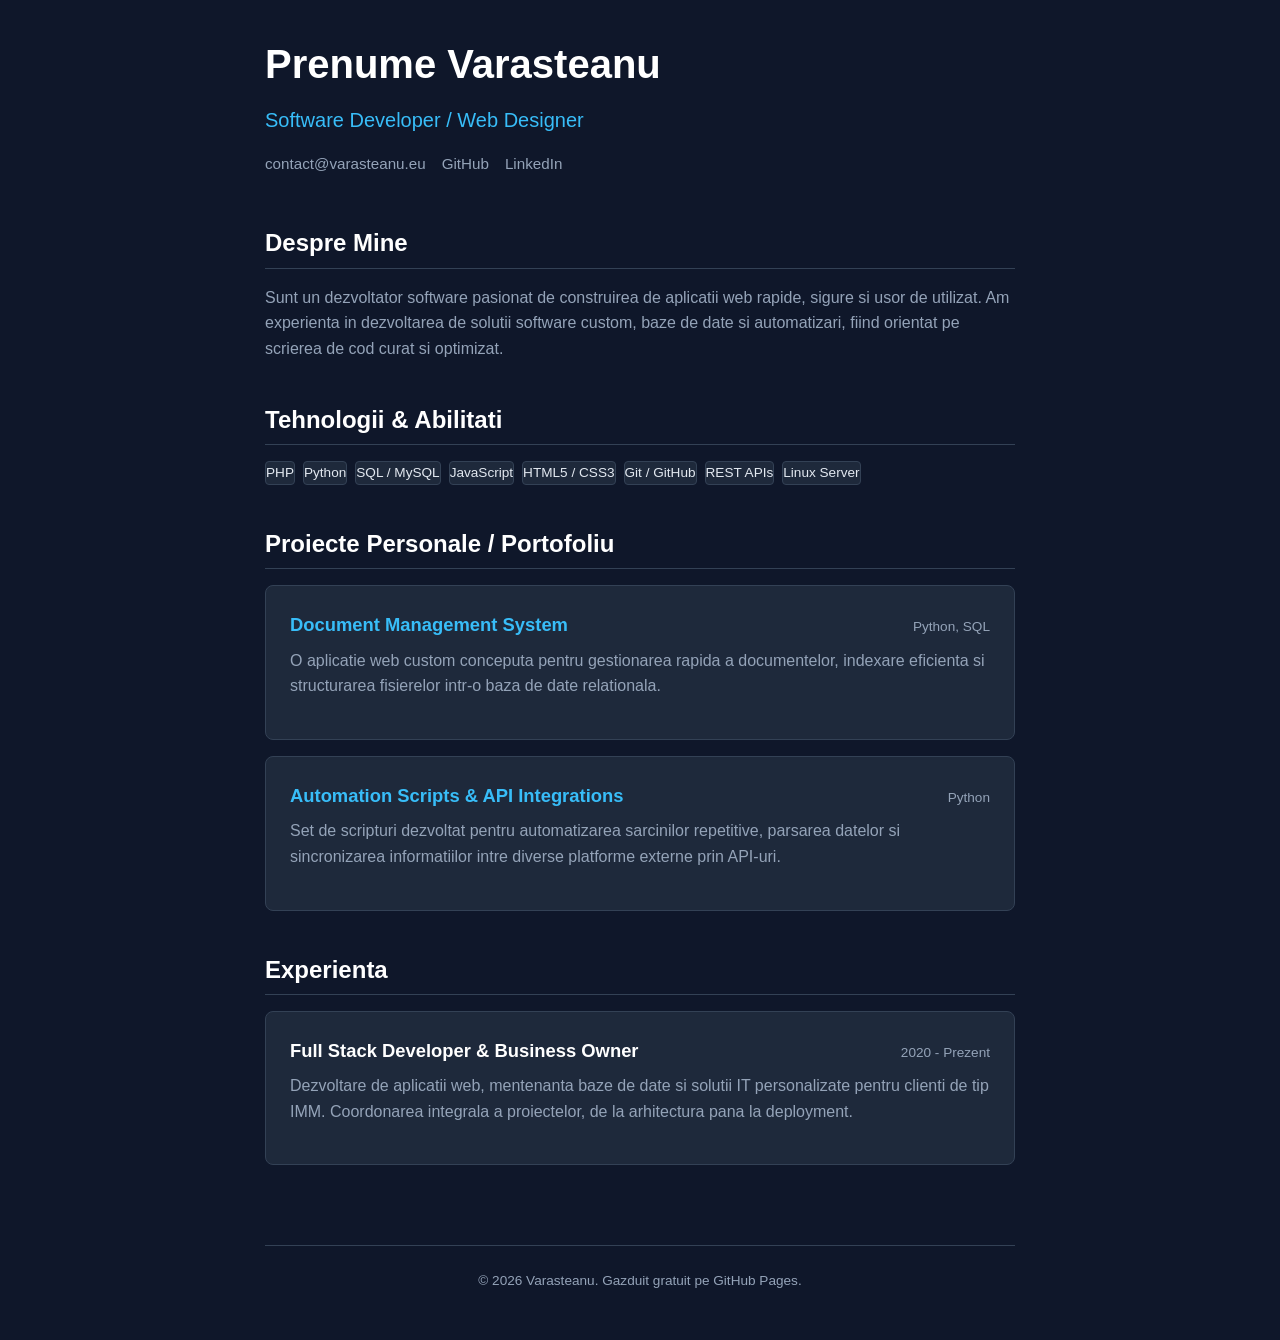
==== index.html @ 4c4d4feb "refactor: split HTML, CSS and JS in dedicated files" ====
<!DOCTYPE html>
<html lang="ro">
<head>
    <meta charset="UTF-8">
    <meta name="viewport" content="width=device-width, initial-scale=1.0">
    <title>Marius Varasteanu | Software Developer</title>
    <link rel="stylesheet" href="css/style.css">
</head>
<body>

    <div class="container">
        
        <!-- Header -->
        <header>
            <h1>Prenume Varasteanu</h1>
            <div class="subtitle">Software Developer / Web Designer</div>
            <div class="links">
                <a href="mailto:contact@varasteanu.eu">contact@varasteanu.eu</a>
                <a href="https://github.com/username" target="_blank">GitHub</a>
                <a href="https://linkedin.com/in/username" target="_blank">LinkedIn</a>
            </div>
        </header>

        <!-- Despre mine -->
        <section>
            <h2>Despre Mine</h2>
            <p>
                Sunt un dezvoltator software pasionat de construirea de aplicatii web rapide, sigure si usor de utilizat. Am experienta in dezvoltarea de solutii software custom, baze de date si automatizari, fiind orientat pe scrierea de cod curat si optimizat.
            </p>
        </section>

        <!-- Tehnologii / Abilitati -->
        <section>
            <h2>Tehnologii & Abilitati</h2>
            <div class="tags">
                <span class="tag">PHP</span>
                <span class="tag">Python</span>
                <span class="tag">SQL / MySQL</span>
                <span class="tag">JavaScript</span>
                <span class="tag">HTML5 / CSS3</span>
                <span class="tag">Git / GitHub</span>
                <span class="tag">REST APIs</span>
                <span class="tag">Linux Server</span>
            </div>
        </section>

        <!-- Proiecte recente -->
        <section>
            <h2>Proiecte Personale / Portofoliu</h2>
            
            <div class="card">
                <div class="card-header">
                    <div class="card-title"><a href="https://github.com/username/proiect1" target="_blank">Document Management System</a></div>
                    <div class="card-date">Python, SQL</div>
                </div>
                <p>O aplicatie web custom conceputa pentru gestionarea rapida a documentelor, indexare eficienta si structurarea fisierelor intr-o baza de date relationala.</p>
            </div>

            <div class="card">
                <div class="card-header">
                    <div class="card-title"><a href="https://github.com/username/proiect2" target="_blank">Automation Scripts & API Integrations</a></div>
                    <div class="card-date">Python</div>
                </div>
                <p>Set de scripturi dezvoltat pentru automatizarea sarcinilor repetitive, parsarea datelor si sincronizarea informatiilor intre diverse platforme externe prin API-uri.</p>
            </div>
        </section>

        <!-- Experienta Profesionala -->
        <section>
            <h2>Experienta</h2>
            
            <div class="card">
                <div class="card-header">
                    <div class="card-title">Full Stack Developer & Business Owner</div>
                    <div class="card-date">2020 - Prezent</div>
                </div>
                <p>Dezvoltare de aplicatii web, mentenanta baze de date si solutii IT personalizate pentru clienti de tip IMM. Coordonarea integrala a proiectelor, de la arhitectura pana la deployment.</p>
            </div>
        </section>

        <!-- Footer -->
        <footer>
            <p>&copy; 2026 Varasteanu. Gazduit gratuit pe GitHub Pages.</p>
        </footer>

    </div>

<script src="js/script.js"></script>
</body>
</html>
---- css/style.css ----
:root {
    --bg-color: #0f172a;
    --text-color: #e2e8f0;
    --text-muted: #94a3b8;
    --accent-color: #38bdf8;
    --card-bg: #1e293b;
    --border-color: #334155;
}

* {
    box-sizing: border-box;
    margin: 0;
    padding: 0;
}

body {
    background-color: var(--bg-color);
    color: var(--text-color);
    font-family: -apple-system, BlinkMacSystemFont, "Segoe UI", Roboto, Helvetica, Arial, sans-serif;
    line-height: 1.6;
    padding: 2rem 1rem;
}

.container {
    max-width: 750px;
    margin: 0 auto;
}

/* Header Section */
header {
    margin-bottom: 3rem;
}

h1 {
    font-size: 2.5rem;
    font-weight: 700;
    color: #fff;
    margin-bottom: 0.5rem;
}

.subtitle {
    font-size: 1.25rem;
    color: var(--accent-color);
    margin-bottom: 1rem;
}

.links {
    display: flex;
    gap: 1rem;
    flex-wrap: wrap;
}

.links a {
    color: var(--text-muted);
    text-decoration: none;
    font-size: 0.95rem;
    transition: color 0.2s;
}

.links a:hover {
    color: var(--accent-color);
}

/* Sections General */
section {
    margin-bottom: 2.5rem;
}

h2 {
    font-size: 1.5rem;
    color: #fff;
    margin-bottom: 1rem;
    border-bottom: 1px solid var(--border-color);
    padding-bottom: 0.3rem;
}

p {
    color: var(--text-muted);
    margin-bottom: 1rem;
}

/* Tech Stack Tags */
.tags {
    display: flex;
    flex-wrap: wrap;
    gap: 0.5rem;
    margin-top: 0.5rem;
}

.tag {
    background-color: var(--card-bg);
    color: var(--text-color);
    padding: 0.3rem 0.7s;
    border-radius: 4px;
    font-size: 0.85rem;
    border: 1px solid var(--border-color);
}

/* Projects & Experience Cards */
.card {
    background-color: var(--card-bg);
    border: 1px solid var(--border-color);
    padding: 1.5rem;
    border-radius: 8px;
    margin-bottom: 1rem;
}

.card-header {
    display: flex;
    justify-content: space-between;
    align-items: baseline;
    margin-bottom: 0.5rem;
    flex-wrap: wrap;
    gap: 0.5rem;
}

.card-title {
    font-size: 1.15rem;
    font-weight: 600;
    color: #fff;
}

.card-date {
    font-size: 0.85rem;
    color: var(--text-muted);
}

.card a {
    color: var(--accent-color);
    text-decoration: none;
}

.card a:hover {
    text-decoration: underline;
}

footer {
    margin-top: 5rem;
    text-align: center;
    font-size: 0.85rem;
    color: var(--text-muted);
    border-top: 1px solid var(--border-color);
    padding-top: 1.5rem;
}
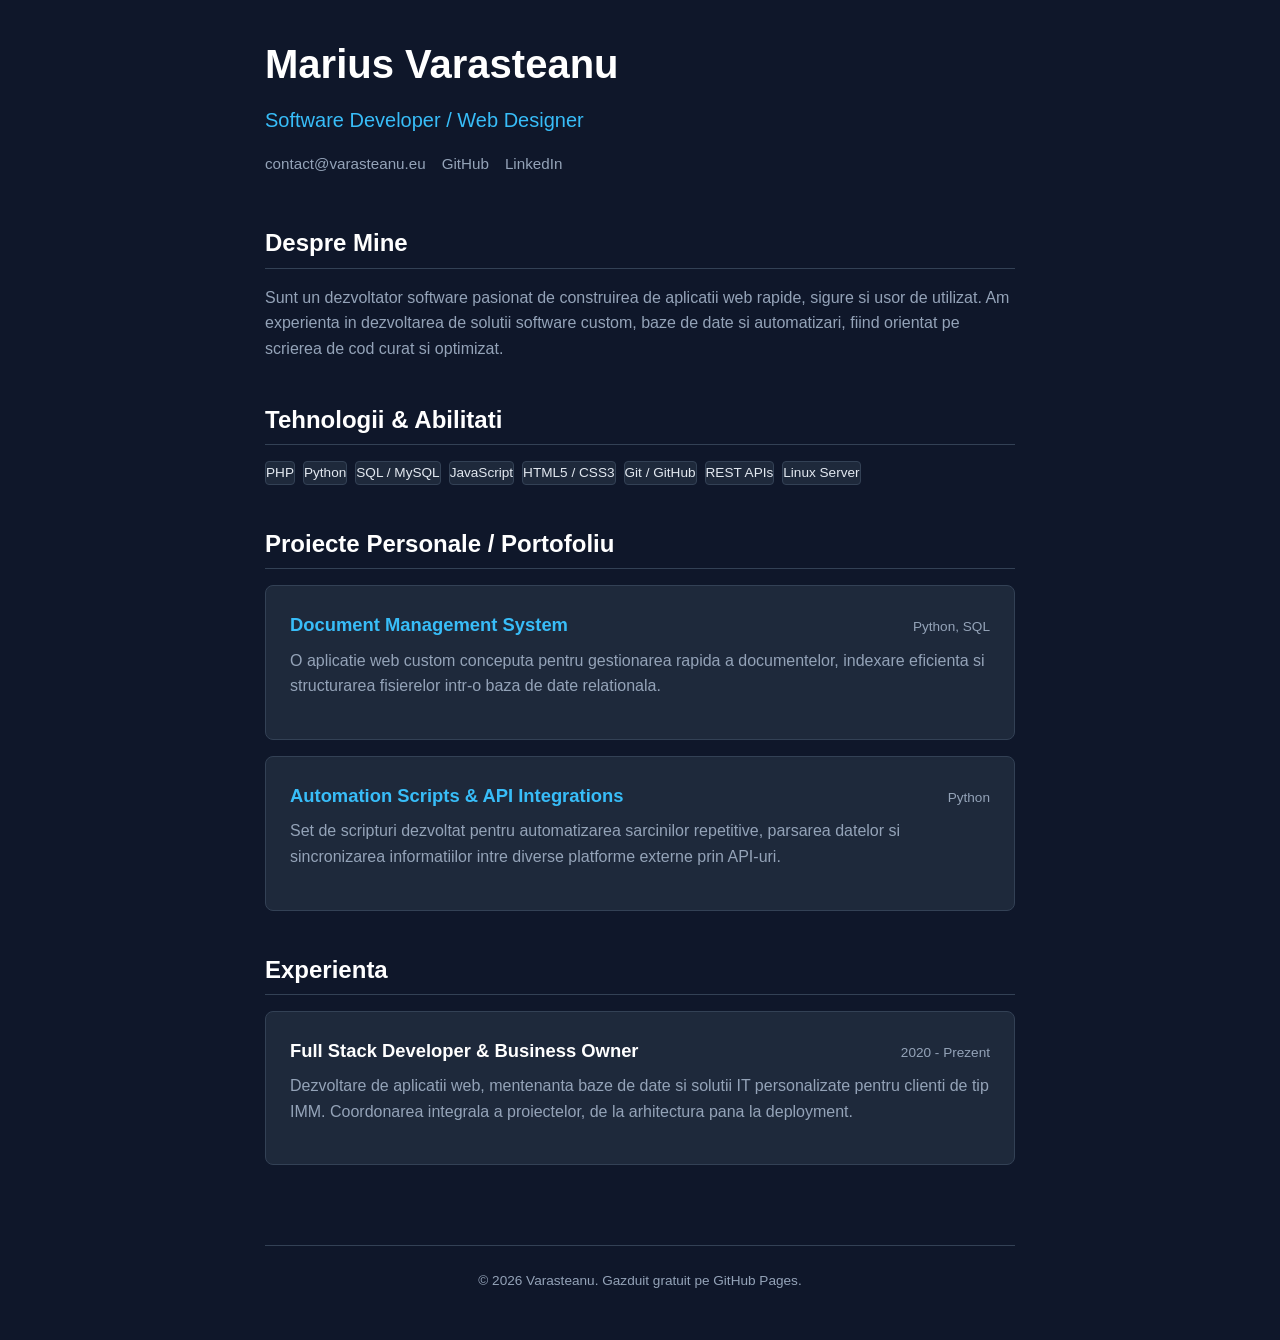
==== commit 11f44878: "test: branched as dev" ====
--- a/index.html
+++ b/index.html
@@ -12,7 +12,7 @@
         
         <!-- Header -->
         <header>
-            <h1>Prenume Varasteanu</h1>
+            <h1>Marius Varasteanu</h1>
             <div class="subtitle">Software Developer / Web Designer</div>
             <div class="links">
                 <a href="mailto:contact@varasteanu.eu">contact@varasteanu.eu</a>
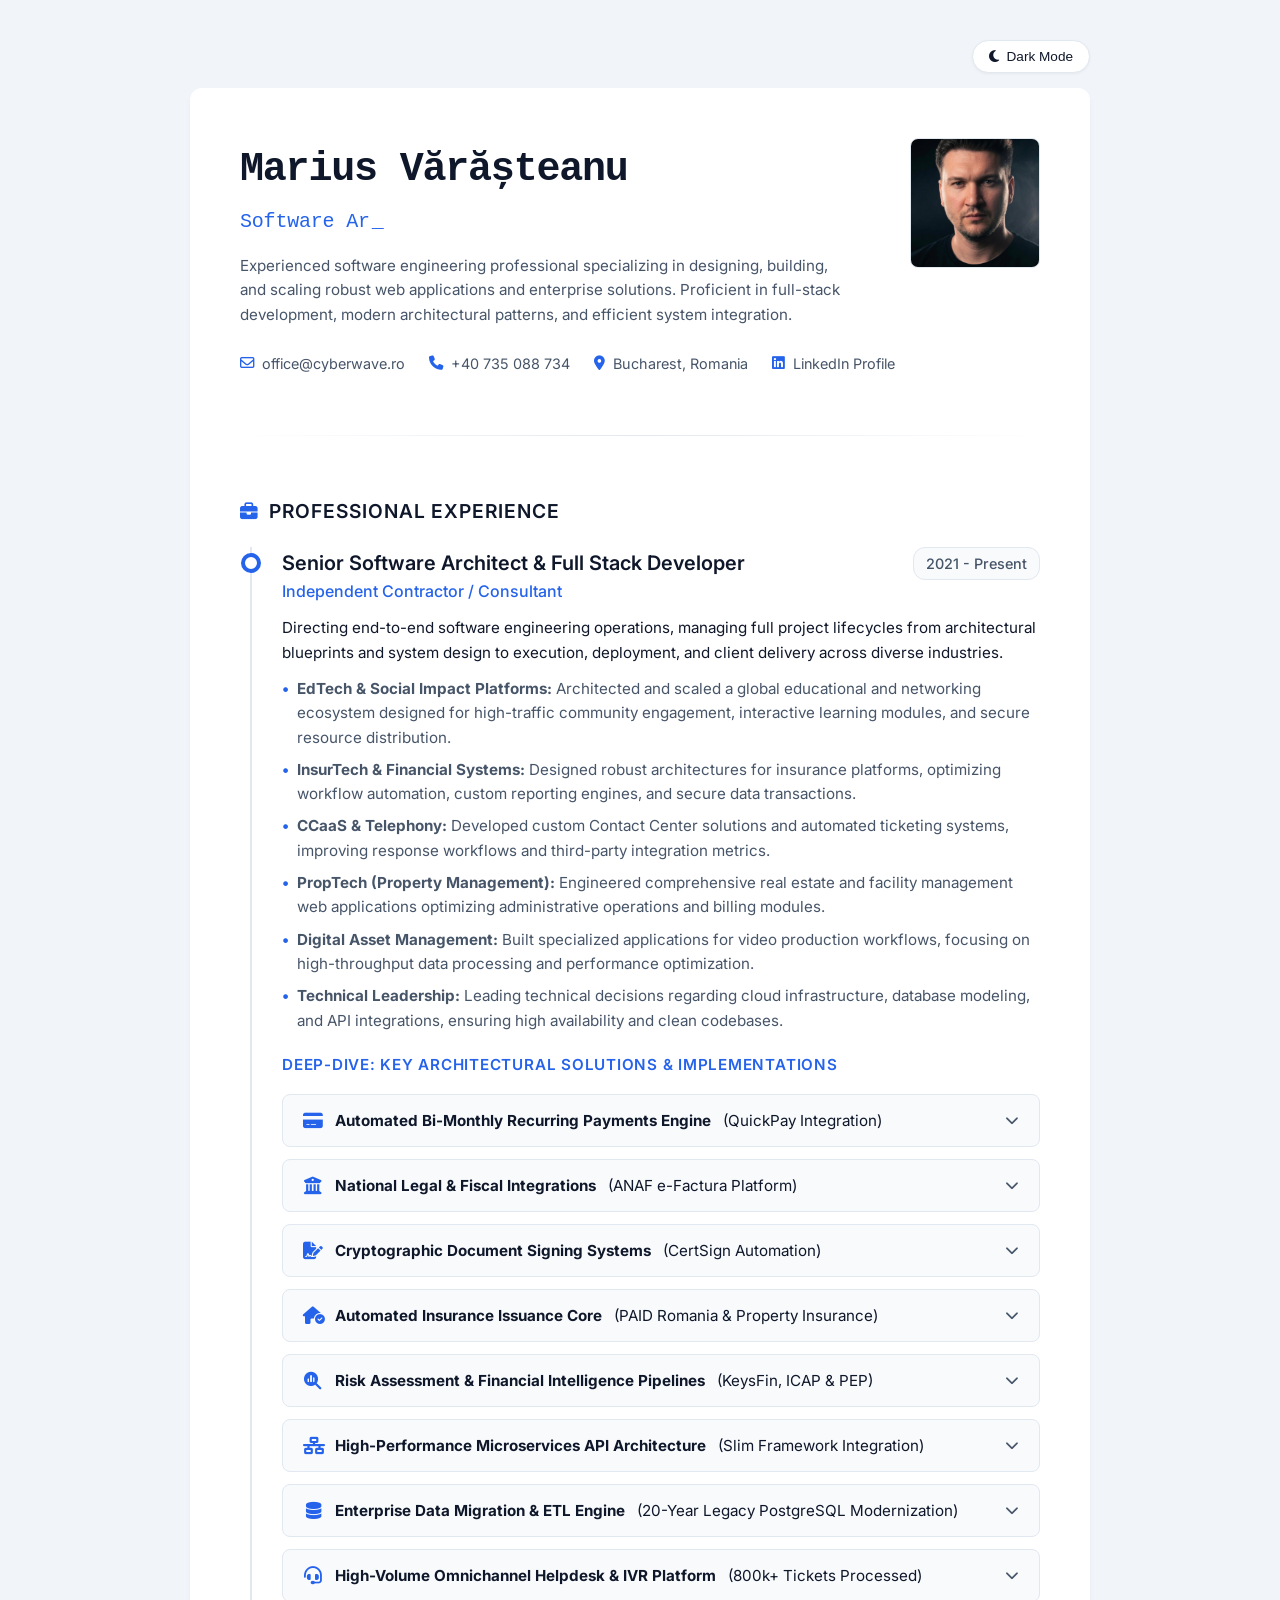
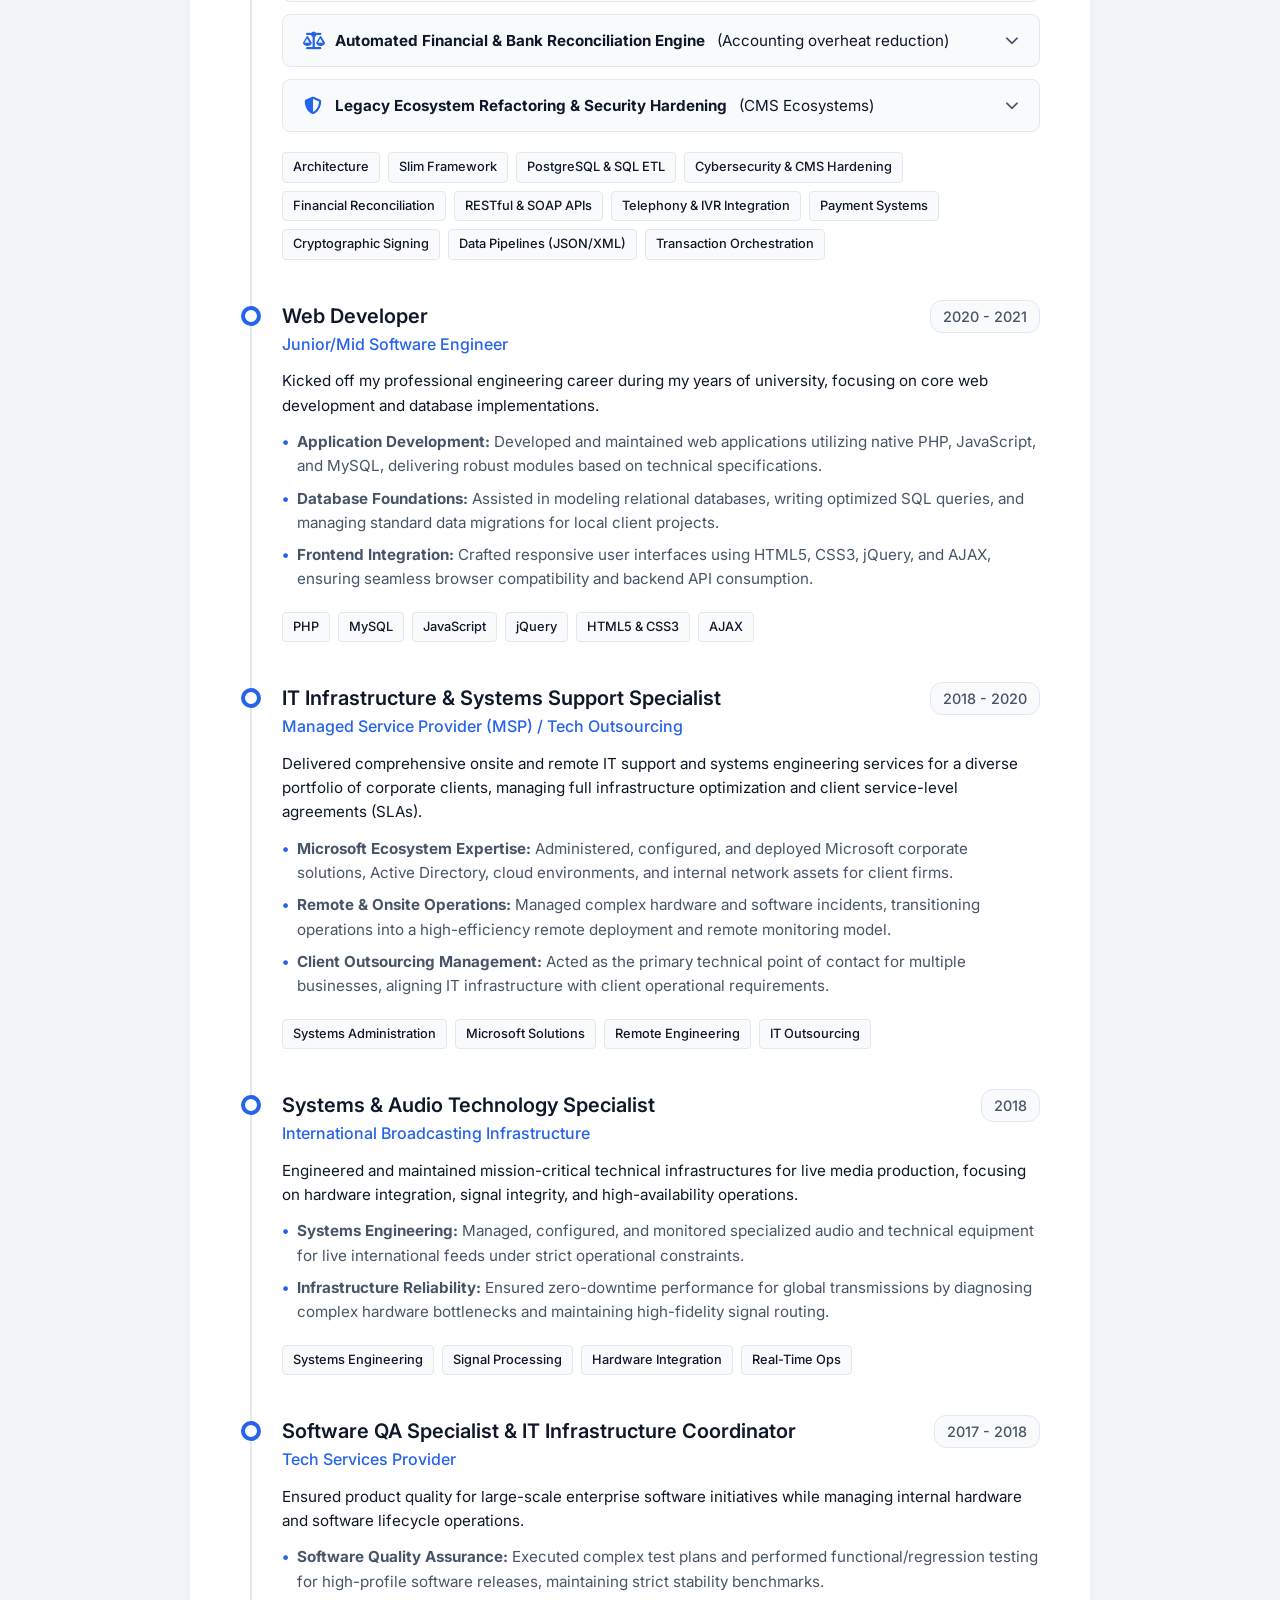
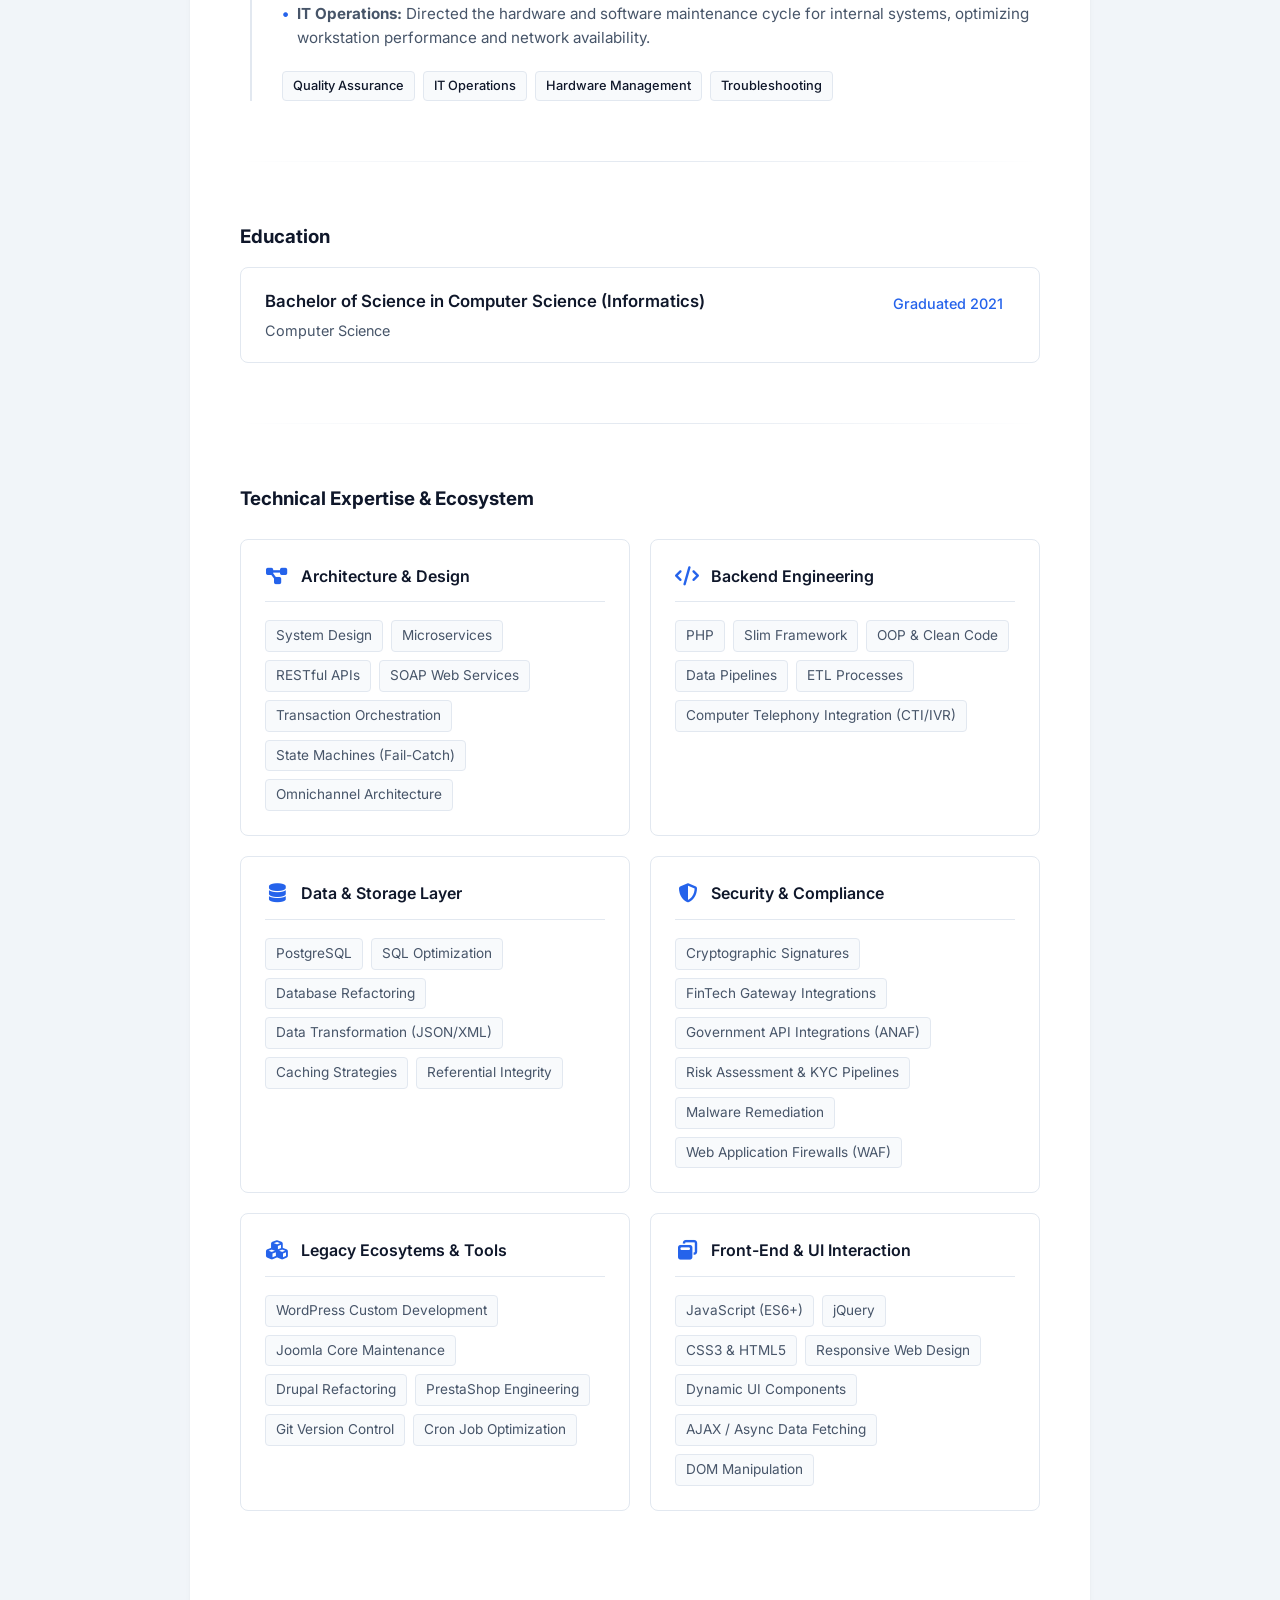
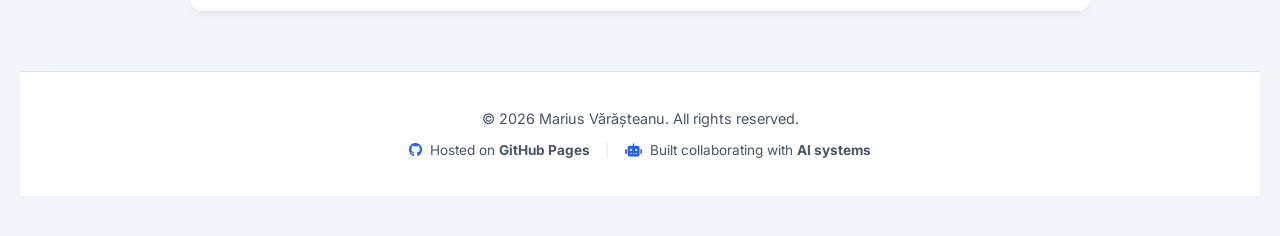
==== commit 96a538c9: "Initial commit - portfolio framework with AI features" ====
--- a/index.html
+++ b/index.html
@@ -1,90 +1,713 @@
 <!DOCTYPE html>
-<html lang="ro">
+<html lang="en">
+
 <head>
     <meta charset="UTF-8">
     <meta name="viewport" content="width=device-width, initial-scale=1.0">
-    <title>Marius Varasteanu | Software Developer</title>
+    <title>Marius Vărășteanu | Software Architect & Full Stack Developer</title>
+    <!-- Google Fonts - Inter -->
+    <link rel="preconnect" href="https://fonts.googleapis.com">
+    <link rel="preconnect" href="https://fonts.gstatic.com" crossorigin>
+    <link href="https://fonts.googleapis.com/css2?family=Inter:wght@300;400;500;600;700&display=swap" rel="stylesheet">
+    <!-- FontAwesome pentru iconite profesionale (mail, telefon, github) -->
+    <link rel="stylesheet" href="https://cdnjs.cloudflare.com/ajax/libs/font-awesome/6.4.0/css/all.min.css">
+    <!-- Fisierul tau CSS extern -->
     <link rel="stylesheet" href="css/style.css">
 </head>
+
 <body>
 
-    <div class="container">
-        
-        <!-- Header -->
-        <header>
-            <h1>Marius Varasteanu</h1>
-            <div class="subtitle">Software Developer / Web Designer</div>
-            <div class="links">
-                <a href="mailto:contact@varasteanu.eu">contact@varasteanu.eu</a>
-                <a href="https://github.com/username" target="_blank">GitHub</a>
-                <a href="https://linkedin.com/in/username" target="_blank">LinkedIn</a>
+    <!-- BUTON SCHIMBARE TEMA -->
+    <div class="theme-toggle-container">
+        <button id="theme-toggle" class="theme-btn">
+            <i class="fa-solid fa-moon"></i>
+            <span id="theme-text">Dark Mode</span>
+        </button>
+    </div>
+
+    <div class="cv-container">
+        <!-- HEADER SECTION -->
+        <header class="cv-header">
+            <div class="header-main">
+                <div class="profile-title">
+                    <div class="cli-terminal-header">
+                        <h1 id="cli-name" class="cli-text"></h1>
+                        <h2 id="cli-title" class="cli-text"></h2>
+                    </div>
+                    <p class="profile-summary">
+                        Experienced software engineering professional specializing in designing, building, and scaling
+                        robust web applications and enterprise solutions. Proficient in full-stack development, modern
+                        architectural patterns, and efficient system integration.
+                    </p>
+                </div>
+
+                <!-- PLACEHOLDER PENTRU POZA -->
+                <div class="profile-image-container">
+                    <img src="img/profile-pic.jpg" alt="Marius Vărășteanu" class="profile-photo">
+                </div>
+            </div>
+
+            <!-- CONTACT BAR -->
+            <div class="contact-info">
+                <a href="mailto:office@cyberwave.ro"><i class="fa-regular fa-envelope"></i> office@cyberwave.ro</a>
+                <span><i class="fa-solid fa-phone"></i> <a href="tel:+40735088734">+40 735 088 734</a></span>
+                <span><i class="fa-solid fa-location-dot"></i> Bucharest, Romania</span>
+                <span><i class="fa-brands fa-linkedin"></i> <a href="https://www.linkedin.com/in/marius-v%C4%83r%C4%83%C8%99teanu-8b34b1129/" target="_blank" rel="noopener noreferrer">LinkedIn Profile</a></span>
             </div>
         </header>
 
-        <!-- Despre mine -->
-        <section>
-            <h2>Despre Mine</h2>
-            <p>
-                Sunt un dezvoltator software pasionat de construirea de aplicatii web rapide, sigure si usor de utilizat. Am experienta in dezvoltarea de solutii software custom, baze de date si automatizari, fiind orientat pe scrierea de cod curat si optimizat.
-            </p>
-        </section>
-
-        <!-- Tehnologii / Abilitati -->
-        <section>
-            <h2>Tehnologii & Abilitati</h2>
-            <div class="tags">
-                <span class="tag">PHP</span>
-                <span class="tag">Python</span>
-                <span class="tag">SQL / MySQL</span>
-                <span class="tag">JavaScript</span>
-                <span class="tag">HTML5 / CSS3</span>
-                <span class="tag">Git / GitHub</span>
-                <span class="tag">REST APIs</span>
-                <span class="tag">Linux Server</span>
-            </div>
-        </section>
-
-        <!-- Proiecte recente -->
-        <section>
-            <h2>Proiecte Personale / Portofoliu</h2>
-            
-            <div class="card">
-                <div class="card-header">
-                    <div class="card-title"><a href="https://github.com/username/proiect1" target="_blank">Document Management System</a></div>
-                    <div class="card-date">Python, SQL</div>
+        <hr class="section-divider">
+
+        <!-- WORK IN PROGRESS - ZONA DE EXPERIENTA (URMEAZA SA O COMPLETAM) -->
+        <!-- EXPERIENTA PROFESIONALA -->
+        <main class="cv-content">
+            <section class="cv-section">
+                <h3><i class="fa-solid fa-briefcase"></i> Professional Experience</h3>
+
+                <div class="timeline">
+                    <!-- ROLUL PRINCIPAL (2018 - PRESENT) -->
+                    <div class="timeline-item">
+                        <div class="timeline-dot"></div>
+                        <div class="timeline-header">
+                            <div class="role-title">
+                                <h4>Senior Software Architect & Full Stack Developer</h4>
+                                <h5>Independent Contractor / Consultant</h5>
+                            </div>
+                            <span class="timeline-date">2021 - Present</span>
+                        </div>
+
+                        <div class="timeline-body">
+                            <p class="role-summary-text">
+                                Directing end-to-end software engineering operations, managing full project lifecycles
+                                from architectural blueprints and system design to execution, deployment, and client
+                                delivery across diverse industries.
+                            </p>
+
+                            <ul class="role-bullets">
+                                <li><strong>EdTech & Social Impact Platforms:</strong> Architected and scaled a global
+                                    educational and networking ecosystem designed for high-traffic community engagement,
+                                    interactive learning modules, and secure resource distribution.</li>
+                                <li><strong>InsurTech & Financial Systems:</strong> Designed robust architectures for
+                                    insurance platforms, optimizing workflow automation, custom reporting engines, and
+                                    secure data transactions.</li>
+                                <li><strong>CCaaS & Telephony:</strong> Developed custom Contact Center solutions and
+                                    automated ticketing systems, improving response workflows and third-party
+                                    integration metrics.</li>
+                                <li><strong>PropTech (Property Management):</strong> Engineered comprehensive real
+                                    estate and facility management web applications optimizing administrative operations
+                                    and billing modules.</li>
+                                <li><strong>Digital Asset Management:</strong> Built specialized applications for video
+                                    production workflows, focusing on high-throughput data processing and performance
+                                    optimization.</li>
+                                <li><strong>Technical Leadership:</strong> Leading technical decisions regarding cloud
+                                    infrastructure, database modeling, and API integrations, ensuring high availability
+                                    and clean codebases.</li>
+                            </ul>
+
+                            <!-- ACCORDION SHOWCASE PENTRU REUSITE TOP -->
+                            <div class="architecture-showcase">
+                                <h5 class="showcase-title">Deep-Dive: Key Architectural Solutions & Implementations</h5>
+
+                                <!-- Caseta 1: Plati QuickPay -->
+                                <div class="accordion-item">
+                                    <button class="accordion-header">
+                                        <span class="header-text">
+                                            <i class="fa-solid fa-credit-card icon-lead"></i>
+                                            <strong>Automated Bi-Monthly Recurring Payments Engine</strong> (QuickPay
+                                            Integration)
+                                        </span>
+                                        <i class="fa-solid fa-chevron-down arrow-icon"></i>
+                                    </button>
+                                    <div class="accordion-content">
+                                        <div class="content-inner">
+                                            <p>Designed and deployed a highly reliable payment automation engine
+                                                handling bi-monthly recurring billing structures based on dynamic client
+                                                service quotas.</p>
+                                            <ul>
+                                                <li><strong>Fail-Catch Architecture:</strong> Developed a custom
+                                                    retry-and-recovery state machine that handles transaction drops,
+                                                    temporary gateway timeouts, and card issues, preventing service
+                                                    interruption.</li>
+                                                <li><strong>Data Pipelines:</strong> Constructed secure RESTful APIs
+                                                    parsing clean JSON payloads to track subscription life cycles and
+                                                    transaction ledgers with full mathematical precision.</li>
+                                            </ul>
+                                        </div>
+                                    </div>
+                                </div>
+
+                                <!-- Caseta 2: ANAF e-Factura -->
+                                <div class="accordion-item">
+                                    <button class="accordion-header">
+                                        <span class="header-text">
+                                            <i class="fa-solid fa-building-columns icon-lead"></i>
+                                            <strong>National Legal & Fiscal Integrations</strong> (ANAF e-Factura
+                                            Platform)
+                                        </span>
+                                        <i class="fa-solid fa-chevron-down arrow-icon"></i>
+                                    </button>
+                                    <div class="accordion-content">
+                                        <div class="content-inner">
+                                            <p>Engineered automated compliance modules interfacing directly with
+                                                Romanian fiscal systems (ANAF) for B2B and B2G billing ecosystems.</p>
+                                            <ul>
+                                                <li><strong>Data Transformation:</strong> Developed high-performance
+                                                    translation layers converting legacy internal data arrays into
+                                                    strictly structured XML structures conforming to national electronic
+                                                    invoicing schemas.</li>
+                                                <li><strong>State Synchronization:</strong> Implemented cron-driven
+                                                    queues to poll government API endpoints, securely download zip
+                                                    archives, index system responses, and map validation tokens
+                                                    instantly to client dashboards.</li>
+                                            </ul>
+                                        </div>
+                                    </div>
+                                </div>
+
+                                <!-- Caseta 3: CertSign -->
+                                <div class="accordion-item">
+                                    <button class="accordion-header">
+                                        <span class="header-text">
+                                            <i class="fa-solid fa-file-signature icon-lead"></i>
+                                            <strong>Cryptographic Document Signing Systems</strong> (CertSign
+                                            Automation)
+                                        </span>
+                                        <i class="fa-solid fa-chevron-down arrow-icon"></i>
+                                    </button>
+                                    <div class="accordion-content">
+                                        <div class="content-inner">
+                                            <p>Architected a fully automated, zero-touch digital signing solution for
+                                                legally binding contractual documents and insurance policies.</p>
+                                            <ul>
+                                                <li><strong>Security Protocols:</strong> Integrated dedicated
+                                                    third-party APIs (CertSign) to apply advanced digital signatures
+                                                    automatically upon document generation.</li>
+                                                <li><strong>Workflow Automation:</strong> Combined PDF generation
+                                                    microservices, secure cryptographic payloads, and instant cloud
+                                                    archiving to deliver signed files to end-users without manual staff
+                                                    intervention.</li>
+                                            </ul>
+                                        </div>
+                                    </div>
+                                </div>
+
+                                <!-- Caseta 4: PAID Romania & Asigurari Facultative -->
+                                <div class="accordion-item">
+                                    <button class="accordion-header">
+                                        <span class="header-text">
+                                            <i class="fa-solid fa-house-circle-check icon-lead"></i>
+                                            <strong>Automated Insurance Issuance Core</strong> (PAID Romania & Property
+                                            Insurance)
+                                        </span>
+                                        <i class="fa-solid fa-chevron-down arrow-icon"></i>
+                                    </button>
+                                    <div class="accordion-content">
+                                        <div class="content-inner">
+                                            <p>Designed a unified transactional workflow interfacing directly with PAID
+                                                Romania for the mandatory issuance of residential insurance policies,
+                                                later scaling the engine to handle complex optional property insurance
+                                                products.</p>
+                                            <ul>
+                                                <li><strong>Modular API Architecture:</strong> Engineered an extensible
+                                                    adapter pattern capable of transforming heterogeneous client data
+                                                    into specific SOAP/REST schemas required by national pool protocols.
+                                                </li>
+                                                <li><strong>Validation & Error Mitigation:</strong> Implemented precise
+                                                    address-matching logic and real-time validation layers to catch data
+                                                    anomalies before hitting national insurance databases, dropping
+                                                    processing errors to a minimum.</li>
+                                            </ul>
+                                        </div>
+                                    </div>
+                                </div>
+
+                                <!-- Caseta 5: KeysFin, ICAP & PEP -->
+                                <div class="accordion-item">
+                                    <button class="accordion-header">
+                                        <span class="header-text">
+                                            <i class="fa-solid fa-magnifying-glass-chart icon-lead"></i>
+                                            <strong>Risk Assessment & Financial Intelligence Pipelines</strong>
+                                            (KeysFin, ICAP & PEP)
+                                        </span>
+                                        <i class="fa-solid fa-chevron-down arrow-icon"></i>
+                                    </button>
+                                    <div class="accordion-content">
+                                        <div class="content-inner">
+                                            <p>Architected automated background screening and financial profiling tools
+                                                for third-party corporate entities and high-value individuals.</p>
+                                            <ul>
+                                                <li><strong>Financial Data Aggregation:</strong> Built multi-source API
+                                                    connectors targeting KeysFin and ICAP databases to dynamically
+                                                    scrape, normalize, and cache extensive fiscal data, balance sheets,
+                                                    and company risk scores.</li>
+                                                <li><strong>Compliance Verification:</strong> Integrated real-time
+                                                    automated PEP (Politically Exposed Persons) checks and sanction list
+                                                    polling to automate KYC (Know Your Customer) and AML (Anti-Money
+                                                    Laundering) requirements directly inside the enterprise workflow.
+                                                </li>
+                                            </ul>
+                                        </div>
+                                    </div>
+                                </div>
+
+                                <!-- Caseta 6: Slim API Architecture -->
+                                <div class="accordion-item">
+                                    <button class="accordion-header">
+                                        <span class="header-text">
+                                            <i class="fa-solid fa-network-wired icon-lead"></i>
+                                            <strong>High-Performance Microservices API Architecture</strong> (Slim
+                                            Framework Integration)
+                                        </span>
+                                        <i class="fa-solid fa-chevron-down arrow-icon"></i>
+                                    </button>
+                                    <div class="accordion-content">
+                                        <div class="content-inner">
+                                            <p>Designed and optimized a lightweight, high-throughput RESTful API using
+                                                the Slim micro-framework to expose insurance quotation and policy
+                                                issuance pipelines effortlessly to third-party partner applications.</p>
+                                            <ul>
+                                                <li><strong>Complex Method Orchestration:</strong> Engineered a
+                                                    transactional pipeline executing up to 7 distinct, sequential method
+                                                    calls per single lifecycle operation—managing interdependent
+                                                    input/output parameters, strict status transitions, and data
+                                                    integrity.</li>
+                                                <li><strong>Scalability & Performance:</strong> Built a decoupled
+                                                    architecture capable of handling intensive daily volumes (500+
+                                                    completely processed policies/day) with low latency, utilizing
+                                                    efficient request parsing and error mitigation strategies.</li>
+                                            </ul>
+                                        </div>
+                                    </div>
+                                </div>
+
+                                <!-- Caseta 7: PostgreSQL Legacy Migration -->
+                                <div class="accordion-item">
+                                    <button class="accordion-header">
+                                        <span class="header-text">
+                                            <i class="fa-solid fa-database icon-lead"></i>
+                                            <strong>Enterprise Data Migration & ETL Engine</strong> (20-Year Legacy
+                                            PostgreSQL Modernization)
+                                        </span>
+                                        <i class="fa-solid fa-chevron-down arrow-icon"></i>
+                                    </button>
+                                    <div class="accordion-content">
+                                        <div class="content-inner">
+                                            <p>Spent over a year architecting, auditing, and refining a massive data
+                                                migration and ETL strategy designed to phase out a monolithic platform
+                                                built in 2001 and transition all operations to a modern ecosystem.</p>
+                                            <ul>
+                                                <li><strong>Complex Schema Re-engineering:</strong> Dedicated months to
+                                                    reverse-engineering the legacy database structure without
+                                                    documentation, mapping and normalizing 20 years of continuous
+                                                    workload including interconnected entities (users, clients,
+                                                    quotations, policies, payment ledgers, and custom audit trails).
+                                                </li>
+                                                <li><strong>High-Performance Execution:</strong> Engineered a
+                                                    single-execution PostgreSQL pipeline optimized with precise
+                                                    transaction batching and custom staging tables. The final automated
+                                                    deployment executed flawlessly in exactly 1:48:50 hours, achieving
+                                                    zero data loss and total referential integrity.</li>
+                                            </ul>
+                                        </div>
+                                    </div>
+                                </div>
+
+                                <!-- Caseta 8: Omnichannel Ticketing & IVR Engine -->
+                                <div class="accordion-item">
+                                    <button class="accordion-header">
+                                        <span class="header-text">
+                                            <i class="fa-solid fa-headset icon-lead"></i>
+                                            <strong>High-Volume Omnichannel Helpdesk & IVR Platform</strong> (800k+
+                                            Tickets Processed)
+                                        </span>
+                                        <i class="fa-solid fa-chevron-down arrow-icon"></i>
+                                    </button>
+                                    <div class="accordion-content">
+                                        <div class="content-inner">
+                                            <p>Architected and developed an enterprise-grade omnichannel ticketing
+                                                system that has successfully processed, routed, and managed over 800,000
+                                                operational events since 2021.</p>
+                                            <ul>
+                                                <li><strong>Telephony & IVR Integration:</strong> Developed custom
+                                                    interfaces connecting with digital private branch exchange (PBX)
+                                                    systems, automating ticket generation and routing based on real-time
+                                                    IVR (Interactive Voice Response) key-press inputs from phone calls.
+                                                </li>
+                                                <li><strong>Multi-Channel Aggregation:</strong> Engineered
+                                                    high-availability API consumers and ingestion webhooks to unify
+                                                    entry channels, letting the system process tickets seamlessly
+                                                    whether they were created manually by agents, via external REST
+                                                    APIs, or through automated telephony events.</li>
+                                            </ul>
+                                        </div>
+                                    </div>
+                                </div>
+
+                                <!-- Caseta 9: Payment Reconciliation Engine -->
+                                <div class="accordion-item">
+                                    <button class="accordion-header">
+                                        <span class="header-text">
+                                            <i class="fa-solid fa-scale-balanced icon-lead"></i>
+                                            <strong>Automated Financial & Bank Reconciliation Engine</strong>
+                                            (Accounting overheat reduction)
+                                        </span>
+                                        <i class="fa-solid fa-chevron-down arrow-icon"></i>
+                                    </button>
+                                    <div class="accordion-content">
+                                        <div class="content-inner">
+                                            <p>Designed and integrated an automated financial reconciliation system that
+                                                processes bank statements to match incoming ledger transactions with
+                                                internal invoices, policies, and premium records.</p>
+                                            <ul>
+                                                <li><strong>Multi-Format Ingestion Pipelines:</strong> Built
+                                                    high-resiliency parsing modules handling heterogeneous data streams
+                                                    from banking formats including CSV, TXT, XLS, and standard SWIFT
+                                                    MT940 statement structures.</li>
+                                                <li><strong>Algorithmic Matching:</strong> Developed a flexible
+                                                    transaction-matching state machine that dynamically aligns bank
+                                                    settlement metadata with the core subscription and billing systems,
+                                                    eliminating manual financial accounting overhead.</li>
+                                            </ul>
+                                        </div>
+                                    </div>
+                                </div>
+
+                                <!-- Caseta 10: Legacy CMS Remediation & Cybersecurity -->
+                                <div class="accordion-item">
+                                    <button class="accordion-header">
+                                        <span class="header-text">
+                                            <i class="fa-solid fa-shield-halved icon-lead"></i>
+                                            <strong>Legacy Ecosystem Refactoring & Security Hardening</strong> (CMS
+                                            Ecosystems)
+                                        </span>
+                                        <i class="fa-solid fa-chevron-down arrow-icon"></i>
+                                    </button>
+                                    <div class="accordion-content">
+                                        <div class="content-inner">
+                                            <p>Managed, optimized, and secured a diverse array of enterprise web
+                                                properties built on monolithic content management systems, focusing on
+                                                deep source-code refactoring and incident response.</p>
+                                            <ul>
+                                                <li><strong>Malware Remediation & Cybersecurity:</strong> Led urgent
+                                                    security auditing and malware removal operations across compromised
+                                                    setups, tracking down malicious payloads, cleaning core source
+                                                    files, and implementing proactive web application firewalls (WAF).
+                                                </li>
+                                                <li><strong>Full-Stack CMS Engineering:</strong> Developed custom
+                                                    themes, modules, and ongoing architectural enhancements from scratch
+                                                    for high-volume deployments across WordPress, Joomla, Drupal, and
+                                                    PrestaShop, maintaining backward compatibility while modernizing
+                                                    base infrastructure.</li>
+                                            </ul>
+                                        </div>
+                                    </div>
+                                </div>
+
+                            </div>
+
+                            <div class="tech-tags mt-20">
+                                <span>Architecture</span>
+                                <span>Slim Framework</span>
+                                <span>PostgreSQL & SQL ETL</span>
+                                <span>Cybersecurity & CMS Hardening</span>
+                                <span>Financial Reconciliation</span>
+                                <span>RESTful & SOAP APIs</span>
+                                <span>Telephony & IVR Integration</span>
+                                <span>Payment Systems</span>
+                                <span>Cryptographic Signing</span>
+                                <span>Data Pipelines (JSON/XML)</span>
+                                <span>Transaction Orchestration</span>
+                            </div>
+                        </div>
+                    </div>
+
+                     <div class="timeline-item">
+                        <div class="timeline-dot"></div>
+                        <div class="timeline-header">
+                            <div class="role-title">
+                                <h4>Web Developer</h4>
+                                <h5>Junior/Mid Software Engineer</h5>
+                            </div>
+                            <span class="timeline-date">2020 - 2021</span>
+                        </div>
+                        
+                        <div class="timeline-body">
+                            <p class="role-summary-text">
+                                Kicked off my professional engineering career during my years of university, focusing on core web development and database implementations.
+                            </p>
+                            <ul class="role-bullets">
+                                <li><strong>Application Development:</strong> Developed and maintained web applications utilizing native PHP, JavaScript, and MySQL, delivering robust modules based on technical specifications.</li>
+                                <li><strong>Database Foundations:</strong> Assisted in modeling relational databases, writing optimized SQL queries, and managing standard data migrations for local client projects.</li>
+                                <li><strong>Frontend Integration:</strong> Crafted responsive user interfaces using HTML5, CSS3, jQuery, and AJAX, ensuring seamless browser compatibility and backend API consumption.</li>
+                            </ul>
+                            <div class="tech-tags mt-10">
+                                <span>PHP</span>
+                                <span>MySQL</span>
+                                <span>JavaScript</span>
+                                <span>jQuery</span>
+                                <span>HTML5 & CSS3</span>
+                                <span>AJAX</span>
+                            </div>
+                        </div>
+                    </div>
+                   
+                    <!-- ROL: IT SUPPORT & CONSULTING (2018 - 2020) -->
+                    <div class="timeline-item">
+                        <div class="timeline-dot"></div>
+                        <div class="timeline-header">
+                            <div class="role-title">
+                                <h4>IT Infrastructure & Systems Support Specialist</h4>
+                                <h5>Managed Service Provider (MSP) / Tech Outsourcing</h5>
+                            </div>
+                            <span class="timeline-date">2018 - 2020</span>
+                        </div>
+
+                        <div class="timeline-body">
+                            <p class="role-summary-text">
+                                Delivered comprehensive onsite and remote IT support and systems engineering services
+                                for a diverse portfolio of corporate clients, managing full infrastructure optimization
+                                and client service-level agreements (SLAs).
+                            </p>
+                            <ul class="role-bullets">
+                                <li><strong>Microsoft Ecosystem Expertise:</strong> Administered, configured, and
+                                    deployed Microsoft corporate solutions, Active Directory, cloud environments, and
+                                    internal network assets for client firms.</li>
+                                <li><strong>Remote & Onsite Operations:</strong> Managed complex hardware and software
+                                    incidents, transitioning operations into a high-efficiency remote deployment and
+                                    remote monitoring model.</li>
+                                <li><strong>Client Outsourcing Management:</strong> Acted as the primary technical point
+                                    of contact for multiple businesses, aligning IT infrastructure with client
+                                    operational requirements.</li>
+                            </ul>
+                            <div class="tech-tags">
+                                <span>Systems Administration</span>
+                                <span>Microsoft Solutions</span>
+                                <span>Remote Engineering</span>
+                                <span>IT Outsourcing</span>
+                            </div>
+                        </div>
+                    </div>
+
+                    <!-- ROL: SYSTEMS & AUDIO TECH (2018) -->
+                    <div class="timeline-item">
+                        <div class="timeline-dot"></div>
+                        <div class="timeline-header">
+                            <div class="role-title">
+                                <h4>Systems & Audio Technology Specialist</h4>
+                                <h5>International Broadcasting Infrastructure</h5>
+                            </div>
+                            <span class="timeline-date">2018</span>
+                        </div>
+
+                        <div class="timeline-body">
+                            <p class="role-summary-text">
+                                Engineered and maintained mission-critical technical infrastructures for live media
+                                production, focusing on hardware integration, signal integrity, and high-availability
+                                operations.
+                            </p>
+                            <ul class="role-bullets">
+                                <li><strong>Systems Engineering:</strong> Managed, configured, and monitored specialized
+                                    audio and technical equipment for live international feeds under strict operational
+                                    constraints.</li>
+                                <li><strong>Infrastructure Reliability:</strong> Ensured zero-downtime performance for
+                                    global transmissions by diagnosing complex hardware bottlenecks and maintaining
+                                    high-fidelity signal routing.</li>
+                            </ul>
+                            <div class="tech-tags">
+                                <span>Systems Engineering</span>
+                                <span>Signal Processing</span>
+                                <span>Hardware Integration</span>
+                                <span>Real-Time Ops</span>
+                            </div>
+                        </div>
+                    </div>
+
+                    <!-- ROL: QA & IT SYSTEMS (2017 - 2018) -->
+                    <div class="timeline-item">
+                        <div class="timeline-dot"></div>
+                        <div class="timeline-header">
+                            <div class="role-title">
+                                <h4>Software QA Specialist & IT Infrastructure Coordinator</h4>
+                                <h5>Tech Services Provider</h5>
+                            </div>
+                            <span class="timeline-date">2017 - 2018</span>
+                        </div>
+
+                        <div class="timeline-body">
+                            <p class="role-summary-text">
+                                Ensured product quality for large-scale enterprise software initiatives while managing
+                                internal hardware and software lifecycle operations.
+                            </p>
+                            <ul class="role-bullets">
+                                <li><strong>Software Quality Assurance:</strong> Executed complex test plans and
+                                    performed functional/regression testing for high-profile software releases,
+                                    maintaining strict stability benchmarks.</li>
+                                <li><strong>IT Operations:</strong> Directed the hardware and software maintenance cycle
+                                    for internal systems, optimizing workstation performance and network availability.
+                                </li>
+                            </ul>
+                            <div class="tech-tags">
+                                <span>Quality Assurance</span>
+                                <span>IT Operations</span>
+                                <span>Hardware Management</span>
+                                <span>Troubleshooting</span>
+                            </div>
+                        </div>
+                    </div>
+
+                     <!-- ROLUL ANTERIOR (2016 - 2018) -->
+                   
+
+                    
+
                 </div>
-                <p>O aplicatie web custom conceputa pentru gestionarea rapida a documentelor, indexare eficienta si structurarea fisierelor intr-o baza de date relationala.</p>
-            </div>
-
-            <div class="card">
-                <div class="card-header">
-                    <div class="card-title"><a href="https://github.com/username/proiect2" target="_blank">Automation Scripts & API Integrations</a></div>
-                    <div class="card-date">Python</div>
+            </section>
+                        <hr class="section-divider">
+
+            <!-- SECTION: EDUCATION -->
+            <section class="education-section mt-50">
+                <h3 class="section-title">Education</h3>
+                <div class="education-card">
+                    <div class="edu-header">
+                        <div class="edu-title">
+                            <h4>Bachelor of Science in Computer Science (Informatics)</h4>
+                            <h5>Computer Science</h5>
+                        </div>
+                        <span class="edu-date">Graduated 2021</span>
+                    </div>
                 </div>
-                <p>Set de scripturi dezvoltat pentru automatizarea sarcinilor repetitive, parsarea datelor si sincronizarea informatiilor intre diverse platforme externe prin API-uri.</p>
-            </div>
-        </section>
-
-        <!-- Experienta Profesionala -->
-        <section>
-            <h2>Experienta</h2>
-            
-            <div class="card">
-                <div class="card-header">
-                    <div class="card-title">Full Stack Developer & Business Owner</div>
-                    <div class="card-date">2020 - Prezent</div>
+            </section>
+            <hr class="section-divider">
+            <!-- SECTION: TECHNICAL SKILLS -->
+            <section class="skills-section mt-50">
+                <h3 class="section-title">Technical Expertise & Ecosystem</h3>
+                
+                <div class="skills-grid">
+                    <!-- Card 1: Core Architecture -->
+                    <div class="skills-card">
+                        <div class="card-header">
+                            <i class="fa-solid fa-diagram-project card-icon"></i>
+                            <h4>Architecture & Design</h4>
+                        </div>
+                        <div class="card-tags">
+                            <span>System Design</span>
+                            <span>Microservices</span>
+                            <span>RESTful APIs</span>
+                            <span>SOAP Web Services</span>
+                            <span>Transaction Orchestration</span>
+                            <span>State Machines (Fail-Catch)</span>
+                            <span>Omnichannel Architecture</span>
+                        </div>
+                    </div>
+
+                    <!-- Card 2: Backend & Systems -->
+                    <div class="skills-card">
+                        <div class="card-header">
+                            <i class="fa-solid fa-code card-icon"></i>
+                            <h4>Backend Engineering</h4>
+                        </div>
+                        <div class="card-tags">
+                            <span>PHP</span>
+                            <span>Slim Framework</span>
+                            <span>OOP & Clean Code</span>
+                            <span>Data Pipelines</span>
+                            <span>ETL Processes</span>
+                            <span>Computer Telephony Integration (CTI/IVR)</span>
+                        </div>
+                    </div>
+
+                    <!-- Card 3: Database & Storage -->
+                    <div class="skills-card">
+                        <div class="card-header">
+                            <i class="fa-solid fa-database card-icon"></i>
+                            <h4>Data & Storage Layer</h4>
+                        </div>
+                        <div class="card-tags">
+                            <span>PostgreSQL</span>
+                            <span>SQL Optimization</span>
+                            <span>Database Refactoring</span>
+                            <span>Data Transformation (JSON/XML)</span>
+                            <span>Caching Strategies</span>
+                            <span>Referential Integrity</span>
+                        </div>
+                    </div>
+
+                    <!-- Card 4: Security & Integrations -->
+                    <div class="skills-card">
+                        <div class="card-header">
+                            <i class="fa-solid fa-shield-halved card-icon"></i>
+                            <h4>Security & Compliance</h4>
+                        </div>
+                        <div class="card-tags">
+                            <span>Cryptographic Signatures</span>
+                            <span>FinTech Gateway Integrations</span>
+                            <span>Government API Integrations (ANAF)</span>
+                            <span>Risk Assessment & KYC Pipelines</span>
+                            <span>Malware Remediation</span>
+                            <span>Web Application Firewalls (WAF)</span>
+                        </div>
+                    </div>
+
+                    <!-- Card 5: Infrastructure & CMS Systems -->
+                    <div class="skills-card">
+                        <div class="card-header">
+                            <i class="fa-solid fa-cubes card-icon"></i>
+                            <h4>Legacy Ecosytems & Tools</h4>
+                        </div>
+                        <div class="card-tags">
+                            <span>WordPress Custom Development</span>
+                            <span>Joomla Core Maintenance</span>
+                            <span>Drupal Refactoring</span>
+                            <span>PrestaShop Engineering</span>
+                            <span>Git Version Control</span>
+                            <span>Cron Job Optimization</span>
+                        </div>
+                    </div>
+                    <!-- Card 6: Front-End UI & Interaction -->
+                    <div class="skills-card">
+                        <div class="card-header">
+                            <i class="fa-solid fa-window-restore card-icon"></i>
+                            <h4>Front-End & UI Interaction</h4>
+                        </div>
+                        <div class="card-tags">
+                            <span>JavaScript (ES6+)</span>
+                            <span>jQuery</span>
+                            <span>CSS3 & HTML5</span>
+                            <span>Responsive Web Design</span>
+                            <span>Dynamic UI Components</span>
+                            <span>AJAX / Async Data Fetching</span>
+                            <span>DOM Manipulation</span>
+                        </div>
+                    </div>
                 </div>
-                <p>Dezvoltare de aplicatii web, mentenanta baze de date si solutii IT personalizate pentru clienti de tip IMM. Coordonarea integrala a proiectelor, de la arhitectura pana la deployment.</p>
-            </div>
-        </section>
-
-        <!-- Footer -->
-        <footer>
-            <p>&copy; 2026 Varasteanu. Gazduit gratuit pe GitHub Pages.</p>
-        </footer>
-
+            </section>
+        </main>
+        
     </div>
 
-<script src="js/script.js"></script>
+    
+
+
+    <!-- BUTON BACK TO TOP -->
+    <button id="back-to-top" aria-label="Back to top">
+        <i class="fa-solid fa-arrow-up"></i>
+    </button>
+
+
+    <!-- Fisierul tau JS extern -->
+    <script src="js/script.js"></script>
 </body>
+
+<!-- FOOTER SECTION -->
+<footer class="main-footer">
+    <div class="footer-content">
+        <p>© 2026 Marius Vărășteanu. All rights reserved.</p>
+        <p class="footer-meta">
+            <span><i class="fa-brands fa-github"></i> Hosted on <strong>GitHub Pages</strong></span>
+            <span class="meta-separator">|</span>
+            <span><i class="fa-solid fa-robot"></i> Built collaborating with <strong>AI systems</strong></span>
+        </p>
+    </div>
+</footer>
+
 </html>
--- a/css/style.css
+++ b/css/style.css
@@ -1,144 +1,741 @@
-:root {
-    --bg-color: #0f172a;
-    --text-color: #e2e8f0;
-    --text-muted: #94a3b8;
-    --accent-color: #38bdf8;
-    --card-bg: #1e293b;
-    --border-color: #334155;
-}
-
+/* --- RESET SI SETARI GLOBALE --- */
 * {
-    box-sizing: border-box;
     margin: 0;
     padding: 0;
+    box-sizing: border-box;
+}
+
+/* TEMA LIGHT (Default) */
+:root {
+    --bg-main: #f1f5f9;          
+    --card-bg: #ffffff;          
+    --text-main: #0f172a;        
+    --text-secondary: #475569;   
+    --accent-color: #2563eb;     
+    --border-color: #e2e8f0;     
+    --bg-placeholder: #f8fafc;
+}
+
+/* TEMA DARK (Se activeaza cand adaugam clasa .dark-theme pe body) */
+body.dark-theme {
+    --bg-main: #0f172a;          
+    --card-bg: #1e293b;          
+    --text-main: #f8fafc;        
+    --text-secondary: #94a3b8;   
+    --accent-color: #38bdf8;     
+    --border-color: #334155;     
+    --bg-placeholder: #0f172a;
 }
 
 body {
-    background-color: var(--bg-color);
-    color: var(--text-color);
-    font-family: -apple-system, BlinkMacSystemFont, "Segoe UI", Roboto, Helvetica, Arial, sans-serif;
+    font-family: 'Inter', sans-serif;
+    background-color: var(--bg-main);
+    color: var(--text-main);
     line-height: 1.6;
-    padding: 2rem 1rem;
-}
-
-.container {
-    max-width: 750px;
+    padding: 40px 20px;
+    -webkit-font-smoothing: antialiased;
+    transition: background-color 0.3s ease, color 0.3s ease; /* Tranzitie fina cand se schimba tema */
+}
+
+/* --- BUTONUL DE TOGGLE --- */
+.theme-toggle-container {
+    max-width: 900px;
+    margin: 0 auto 15px auto;
+    display: flex;
+    justify-content: flex-end;
+}
+
+.theme-btn {
+    background: var(--card-bg);
+    border: 1px solid var(--border-color);
+    color: var(--text-main);
+    padding: 8px 16px;
+    border-radius: 20px;
+    cursor: pointer;
+    font-size: 0.85rem;
+    font-weight: 500;
+    display: flex;
+    align-items: center;
+    gap: 8px;
+    box-shadow: 0 1px 3px rgba(0,0,0,0.05);
+    transition: all 0.2s ease;
+}
+
+.theme-btn:hover {
+    border-color: var(--accent-color);
+}
+
+/* --- CONTAINER CENTRAL --- */
+.cv-container {
+    max-width: 900px;
     margin: 0 auto;
-}
-
-/* Header Section */
-header {
-    margin-bottom: 3rem;
-}
-
-h1 {
+    background-color: var(--card-bg);
+    padding: 50px;
+    border-radius: 12px;
+    box-shadow: 0 4px 6px -1px rgb(0 0 0 / 0.05), 0 2px 4px -2px rgb(0 0 0 / 0.05);
+    transition: background-color 0.3s ease;
+}
+
+/* --- HEADER --- */
+.cv-header {
+    display: flex;
+    flex-direction: column;
+    gap: 25px;
+}
+
+.header-main {
+    display: flex;
+    justify-content: space-between;
+    align-items: flex-start;
+    gap: 40px;
+}
+
+.profile-title {
+    flex: 1;
+}
+
+.profile-title h1 {
     font-size: 2.5rem;
     font-weight: 700;
-    color: #fff;
-    margin-bottom: 0.5rem;
-}
-
-.subtitle {
+    letter-spacing: -0.03em;
+    color: var(--text-main);
+    margin-bottom: 4px;
+}
+
+.profile-title h2 {
     font-size: 1.25rem;
-    color: var(--accent-color);
-    margin-bottom: 1rem;
-}
-
-.links {
-    display: flex;
-    gap: 1rem;
+    font-weight: 500;
+    color: var(--accent-color);
+    letter-spacing: -0.01em;
+    margin-bottom: 16px;
+}
+
+.profile-summary {
+    color: var(--text-secondary);
+    font-size: 0.95rem;
+    max-width: 600px;
+}
+
+/* --- POZA --- */
+.profile-image-container {
+    flex-shrink: 0;
+}
+
+.profile-photo {
+    width: 130px;
+    height: 130px;
+    object-fit: cover;
+    border-radius: 8px;
+    border: 2px solid var(--border-color);
+}
+
+/* --- CONTACT BAR --- */
+.contact-info {
+    display: flex;
     flex-wrap: wrap;
-}
-
-.links a {
-    color: var(--text-muted);
+    gap: 24px;
+    font-size: 0.9rem;
+    color: var(--text-secondary);
+}
+
+.contact-info a {
+    color: var(--text-secondary);
     text-decoration: none;
+    display: flex;
+    align-items: center;
+    gap: 8px;
+    transition: color 0.2s ease;
+}
+
+.contact-info a:hover {
+    color: var(--accent-color);
+}
+
+.contact-info span {
+    display: flex;
+    align-items: center;
+    gap: 8px;
+}
+
+.contact-info i {
+    color: var(--accent-color);
+}
+
+/* --- STRUCTURA SECTIUNI --- */
+.section-divider {
+    border: 0;
+    height: 1px;
+    background-color: var(--border-color);
+    margin: 35px 0;
+}
+
+.cv-section h3 {
+    font-size: 1.2rem;
+    font-weight: 600;
+    text-transform: uppercase;
+    letter-spacing: 0.05em;
+    color: var(--text-main);
+    margin-bottom: 20px;
+    display: flex;
+    align-items: center;
+    gap: 10px;
+}
+
+.cv-section h3 i {
+    color: var(--accent-color);
+    font-size: 1.1rem;
+}
+
+.placeholder-box {
+    background-color: var(--bg-placeholder);
+    border: 1px solid var(--border-color);
+    border-radius: 6px;
+    padding: 20px;
+    color: var(--text-secondary);
+    font-style: italic;
+    font-size: 0.9rem;
+}
+
+/* --- RESPONSIVENESS --- */
+@media (max-width: 768px) {
+    body {
+        padding: 10px;
+    }
+    .theme-toggle-container {
+        padding-right: 10px;
+    }
+    .cv-container {
+        padding: 25px;
+    }
+    .header-main {
+        flex-direction: column-reverse;
+        gap: 20px;
+    }
+    .profile-title h1 {
+        font-size: 2rem;
+    }
+
+    .contact-info {
+        flex-direction: column;
+        gap: 12px;
+    }
+}
+
+/* --- PROFILE PHOTO --- */
+.profile-photo {
+    width: 130px;
+    height: 130px;
+    object-fit: cover; /* Asigura ca poza nu se deformeaza daca nu e perfect patrata */
+    border-radius: 8px; /* O face usor rotunjita la colturi, asortata cu design-ul */
+    border: 1px solid var(--border-color);
+}
+
+/* --- TIMELINE EXPERIENTA --- */
+.timeline {
+    position: relative;
+    border-left: 2px solid var(--border-color);
+    margin-left: 10px;
+    padding-left: 30px;
+    display: flex;
+    flex-direction: column;
+    gap: 40px;
+}
+
+.timeline-item {
+    position: relative;
+}
+
+.timeline-dot {
+    position: absolute;
+    left: -41px;
+    top: 6px;
+    width: 20px;
+    height: 20px;
+    border-radius: 50%;
+    background-color: var(--card-bg);
+    border: 4px solid var(--accent-color);
+    transition: background-color 0.3s ease;
+}
+
+.timeline-header {
+    display: flex;
+    justify-content: space-between;
+    align-items: flex-start;
+    margin-bottom: 12px;
+    flex-wrap: wrap;
+    gap: 10px;
+}
+
+.role-title h4 {
+    font-size: 1.25rem;
+    font-weight: 600;
+    color: var(--text-main);
+}
+
+.role-title h5 {
+    font-size: 1rem;
+    font-weight: 500;
+    color: var(--accent-color);
+}
+
+.timeline-date {
+    font-size: 0.9rem;
+    font-weight: 500;
+    color: var(--text-secondary);
+    background-color: var(--bg-placeholder);
+    padding: 4px 12px;
+    border-radius: 12px;
+    border: 1px solid var(--border-color);
+}
+
+.role-summary-text {
+    color: var(--text-main);
     font-size: 0.95rem;
-    transition: color 0.2s;
-}
-
-.links a:hover {
-    color: var(--accent-color);
-}
-
-/* Sections General */
-section {
-    margin-bottom: 2.5rem;
-}
-
-h2 {
-    font-size: 1.5rem;
-    color: #fff;
-    margin-bottom: 1rem;
+    margin-bottom: 12px;
+}
+
+.role-bullets {
+    list-style: none;
+    display: flex;
+    flex-direction: column;
+    gap: 8px;
+    margin-bottom: 20px;
+}
+
+.role-bullets li {
+    font-size: 0.95rem;
+    color: var(--text-secondary);
+    position: relative;
+    padding-left: 15px;
+}
+
+.role-bullets li::before {
+    content: "•";
+    color: var(--accent-color);
+    font-weight: bold;
+    position: absolute;
+    left: 0;
+}
+
+/* --- TAG-URI TEHNOLOGII --- */
+.tech-tags {
+    display: flex;
+    flex-wrap: wrap;
+    gap: 8px;
+}
+
+.tech-tags span {
+    font-size: 0.8rem;
+    font-weight: 500;
+    color: var(--text-main);
+    background-color: var(--bg-placeholder);
+    border: 1px solid var(--border-color);
+    padding: 4px 10px;
+    border-radius: 4px;
+}
+
+/* --- AJUSTARI RESPONSIVE --- */
+@media (max-width: 768px) {
+    .timeline {
+        border-left: none;
+        margin-left: 0;
+        padding-left: 0;
+    }
+    .timeline-dot {
+        display: none;
+    }
+    .timeline-header {
+        flex-direction: column;
+        align-items: flex-start;
+        gap: 5px;
+    }
+}
+
+/* --- ARCHITECTURE SHOWCASE ACCORDION --- */
+.architecture-showcase {
+    margin-top: 20px;
+    display: flex;
+    flex-direction: column;
+    gap: 12px;
+}
+
+.showcase-title {
+    font-size: 0.95rem;
+    text-transform: uppercase;
+    letter-spacing: 0.05em;
+    color: var(--accent-color);
+    margin-bottom: 5px;
+    font-weight: 600;
+}
+
+.accordion-item {
+    border: 1px solid var(--border-color);
+    background-color: var(--bg-placeholder);
+    border-radius: 8px;
+    overflow: hidden;
+    transition: border-color 0.2s ease;
+}
+
+.accordion-item:hover {
+    border-color: var(--accent-color);
+}
+
+.accordion-header {
+    width: 100%;
+    background: none;
+    border: none;
+    padding: 16px 20px;
+    text-align: left;
+    color: var(--text-main);
+    font-size: 0.95rem;
+    font-family: inherit;
+    cursor: pointer;
+    display: flex;
+    justify-content: space-between;
+    align-items: center;
+    gap: 15px;
+}
+
+.header-text {
+    display: flex;
+    align-items: center;
+    gap: 12px;
+}
+
+.icon-lead {
+    color: var(--accent-color);
+    font-size: 1.1rem;
+    width: 20px;
+    text-align: center;
+}
+
+.arrow-icon {
+    font-size: 0.85rem;
+    color: var(--text-secondary);
+    transition: transform 0.3s cubic-bezier(0.4, 0, 0.2, 1);
+}
+
+/* Stiluri pentru ascundere inteligenta prin max-height */
+.accordion-content {
+    max-height: 0;
+    overflow: hidden;
+    transition: max-height 0.3s cubic-bezier(0.4, 0, 0.2, 1);
+    background-color: var(--card-bg);
+}
+
+.content-inner {
+    padding: 0 20px 20px 52px;
+    border-top: 1px solid var(--border-color);
+    padding-top: 15px;
+}
+
+.content-inner p {
+    font-size: 0.95rem;
+    color: var(--text-main);
+    margin-bottom: 12px;
+}
+
+.content-inner ul {
+    list-style: none;
+    display: flex;
+    flex-direction: column;
+    gap: 8px;
+}
+
+.content-inner ul li {
+    font-size: 0.9rem;
+    color: var(--text-secondary);
+    position: relative;
+    padding-left: 15px;
+}
+
+.content-inner ul li::before {
+    content: "→";
+    color: var(--accent-color);
+    position: absolute;
+    left: 0;
+}
+
+/* Stare activa */
+.accordion-item.active .arrow-icon {
+    transform: rotate(180deg);
+}
+
+.accordion-item.active {
+    border-color: var(--accent-color);
+}
+
+.mt-20 {
+    margin-top: 20px;
+}
+
+/* --- CLI TYPING EFFECT --- */
+.cli-terminal-header {
+    min-height: 90px; /* Previne mutarea elementelor in pagina in timp ce se scrie textul */
+    display: flex;
+    flex-direction: column;
+    justify-content: center;
+}
+
+.cli-text {
+    display: inline-block;
+    margin: 0;
+    font-family: 'Fira Code', 'Courier New', Courier, monospace; /* Font stil terminal */
+}
+
+/* Cursorul care clipeste */
+.cli-cursor::after {
+    content: "_";
+    animation: blink 0.8s infinite;
+    color: var(--accent-color);
+    margin-left: 2px;
+}
+
+@keyframes blink {
+    0%, 100% { opacity: 1; }
+    50% { opacity: 0; }
+}
+
+/* --- BUTON BACK TO TOP --- */
+#back-to-top {
+    position: fixed;
+    bottom: 30px;
+    right: 30px;
+    width: 45px;
+    height: 45px;
+    background-color: var(--accent-color);
+    color: #ffffff; /* Contrast clar pe culoarea de accent */
+    border: none;
+    border-radius: 50%;
+    cursor: pointer;
+    display: flex;
+    align-items: center;
+    justify-content: center;
+    font-size: 1.1rem;
+    opacity: 0;
+    visibility: hidden;
+    transition: opacity 0.3s ease, visibility 0.3s ease, transform 0.2s ease;
+    box-shadow: 0 4px 12px rgba(0, 0, 0, 0.15);
+    z-index: 999;
+}
+
+#back-to-top:hover {
+    transform: translateY(-5px);
+}
+
+/* Clasa activata din JavaScript cand utilizatorul coboara in pagina */
+#back-to-top.show {
+    opacity: 1;
+    visibility: visible;
+}
+
+/* Ajustare pentru ecrane mici ca sa nu incurce navigarea */
+@media (max-width: 768px) {
+    #back-to-top {
+        bottom: 20px;
+        right: 20px;
+        width: 40px;
+        height: 40px;
+        font-size: 1rem;
+    }
+}
+
+/* --- TECHNICAL SKILLS SECTION --- */
+.skills-section {
+    margin-top: 50px;
+    margin-bottom: 50px;
+}
+
+.skills-grid {
+    display: grid;
+    grid-template-columns: repeat(auto-fill, minmax(280px, 1fr));
+    gap: 20px;
+    margin-top: 25px;
+}
+
+.skills-card {
+    background-color: var(--card-bg);
+    border: 1px solid var(--border-color);
+    border-radius: 8px;
+    padding: 24px;
+    transition: transform 0.2s ease, border-color 0.2s ease, box-shadow 0.2s ease;
+}
+
+.skills-card:hover {
+    transform: translateY(-4px);
+    border-color: var(--accent-color);
+    box-shadow: 0 6px 16px rgba(0, 0, 0, 0.05);
+}
+
+.card-header {
+    display: flex;
+    align-items: center;
+    gap: 12px;
+    margin-bottom: 18px;
     border-bottom: 1px solid var(--border-color);
-    padding-bottom: 0.3rem;
-}
-
-p {
-    color: var(--text-muted);
-    margin-bottom: 1rem;
-}
-
-/* Tech Stack Tags */
-.tags {
+    padding-bottom: 12px;
+}
+
+.card-icon {
+    font-size: 1.2rem;
+    color: var(--accent-color);
+    width: 24px;
+    text-align: center;
+}
+
+.card-header h4 {
+    font-size: 1rem;
+    font-weight: 600;
+    color: var(--text-main);
+    margin: 0;
+}
+
+.card-tags {
     display: flex;
     flex-wrap: wrap;
-    gap: 0.5rem;
-    margin-top: 0.5rem;
-}
-
-.tag {
+    gap: 8px;
+}
+
+.card-tags span {
+    background-color: var(--bg-placeholder);
+    color: var(--text-secondary);
+    font-size: 0.85rem;
+    padding: 4px 10px;
+    border-radius: 4px;
+    border: 1px solid var(--border-color);
+    transition: background-color 0.2s ease, color 0.2s ease;
+}
+
+.skills-card:hover .card-tags span {
+    border-color: rgba(var(--accent-color-rgb), 0.2);
+}
+
+.mt-50 {
+    margin-top: 50px;
+}
+
+/* Ajustare mobila */
+@media (max-width: 480px) {
+    .skills-grid {
+        grid-template-columns: 1fr;
+    }
+}
+
+/* --- SECTION DIVIDER & SEPARATION --- */
+.section-divider {
+    border: 0;
+    height: 1px;
+    background: linear-gradient(to right, transparent, var(--border-color), transparent);
+    margin: 60px 0;
+}
+
+.skills-section-wrapper {
+    position: relative;
+    padding: 40px 0 60px 0;
+    /* Daca ai o variabila de fundal usor diferita pentru contrast, o poti folosi aici */
+    background-color: rgba(var(--accent-color-rgb), 0.02); 
+    border-radius: 12px;
+    border: 1px solid rgba(var(--border-color-rgb), 0.5);
+}
+
+.container-inner {
+    padding: 0 30px;
+}
+
+/* Ajustare pentru ecrane mici */
+@media (max-width: 768px) {
+    .container-inner {
+        padding: 0 15px;
+    }
+    .section-divider {
+        margin: 40px 0;
+    }
+}
+
+/* --- EDUCATION SECTION --- */
+.education-section {
+    margin-top: 40px;
+}
+
+.education-card {
     background-color: var(--card-bg);
-    color: var(--text-color);
-    padding: 0.3rem 0.7s;
-    border-radius: 4px;
-    font-size: 0.85rem;
-    border: 1px solid var(--border-color);
-}
-
-/* Projects & Experience Cards */
-.card {
+    border: 1px solid var(--border-color);
+    border-radius: 8px;
+    padding: 20px 24px;
+    margin-top: 15px;
+}
+
+.edu-header {
+    display: flex;
+    justify-content: space-between;
+    align-items: flex-start;
+    flex-wrap: wrap;
+    gap: 10px;
+}
+
+.edu-title h4 {
+    font-size: 1.05rem;
+    font-weight: 600;
+    color: var(--text-main);
+    margin: 0 0 4px 0;
+}
+
+.edu-title h5 {
+    font-size: 0.9rem;
+    font-weight: 400;
+    color: var(--text-secondary);
+    margin: 0;
+}
+
+.edu-date {
+    font-size: 0.9rem;
+    font-weight: 500;
+    color: var(--accent-color);
+    background-color: rgba(var(--accent-color-rgb), 0.08);
+    padding: 4px 12px;
+    border-radius: 20px;
+}
+
+/* --- FOOTER STYLES --- */
+.main-footer {
+    border-top: 1px solid var(--border-color);
+    padding: 30px 20px;
+    margin-top: 60px;
+    text-align: center;
     background-color: var(--card-bg);
-    border: 1px solid var(--border-color);
-    padding: 1.5rem;
-    border-radius: 8px;
-    margin-bottom: 1rem;
-}
-
-.card-header {
-    display: flex;
-    justify-content: space-between;
-    align-items: baseline;
-    margin-bottom: 0.5rem;
-    flex-wrap: wrap;
-    gap: 0.5rem;
-}
-
-.card-title {
-    font-size: 1.15rem;
-    font-weight: 600;
-    color: #fff;
-}
-
-.card-date {
-    font-size: 0.85rem;
-    color: var(--text-muted);
-}
-
-.card a {
-    color: var(--accent-color);
-    text-decoration: none;
-}
-
-.card a:hover {
-    text-decoration: underline;
-}
-
-footer {
-    margin-top: 5rem;
-    text-align: center;
-    font-size: 0.85rem;
-    color: var(--text-muted);
-    border-top: 1px solid var(--border-color);
-    padding-top: 1.5rem;
+}
+
+.footer-content p {
+    margin: 5px 0;
+    font-size: 0.9rem;
+    color: var(--text-secondary);
+}
+
+.footer-meta {
+    display: flex;
+    justify-content: center;
+    align-items: center;
+    gap: 15px;
+    margin-top: 10px !important;
+    font-size: 0.85rem !important;
+}
+
+.footer-meta i {
+    color: var(--accent-color);
+    margin-right: 4px;
+}
+
+.meta-separator {
+    color: var(--border-color);
+}
+
+/* Ajustare mobila pentru meta-text */
+@media (max-width: 550px) {
+    .footer-meta {
+        flex-direction: column;
+        gap: 8px;
+    }
+    .meta-separator {
+        display: none;
+    }
 }
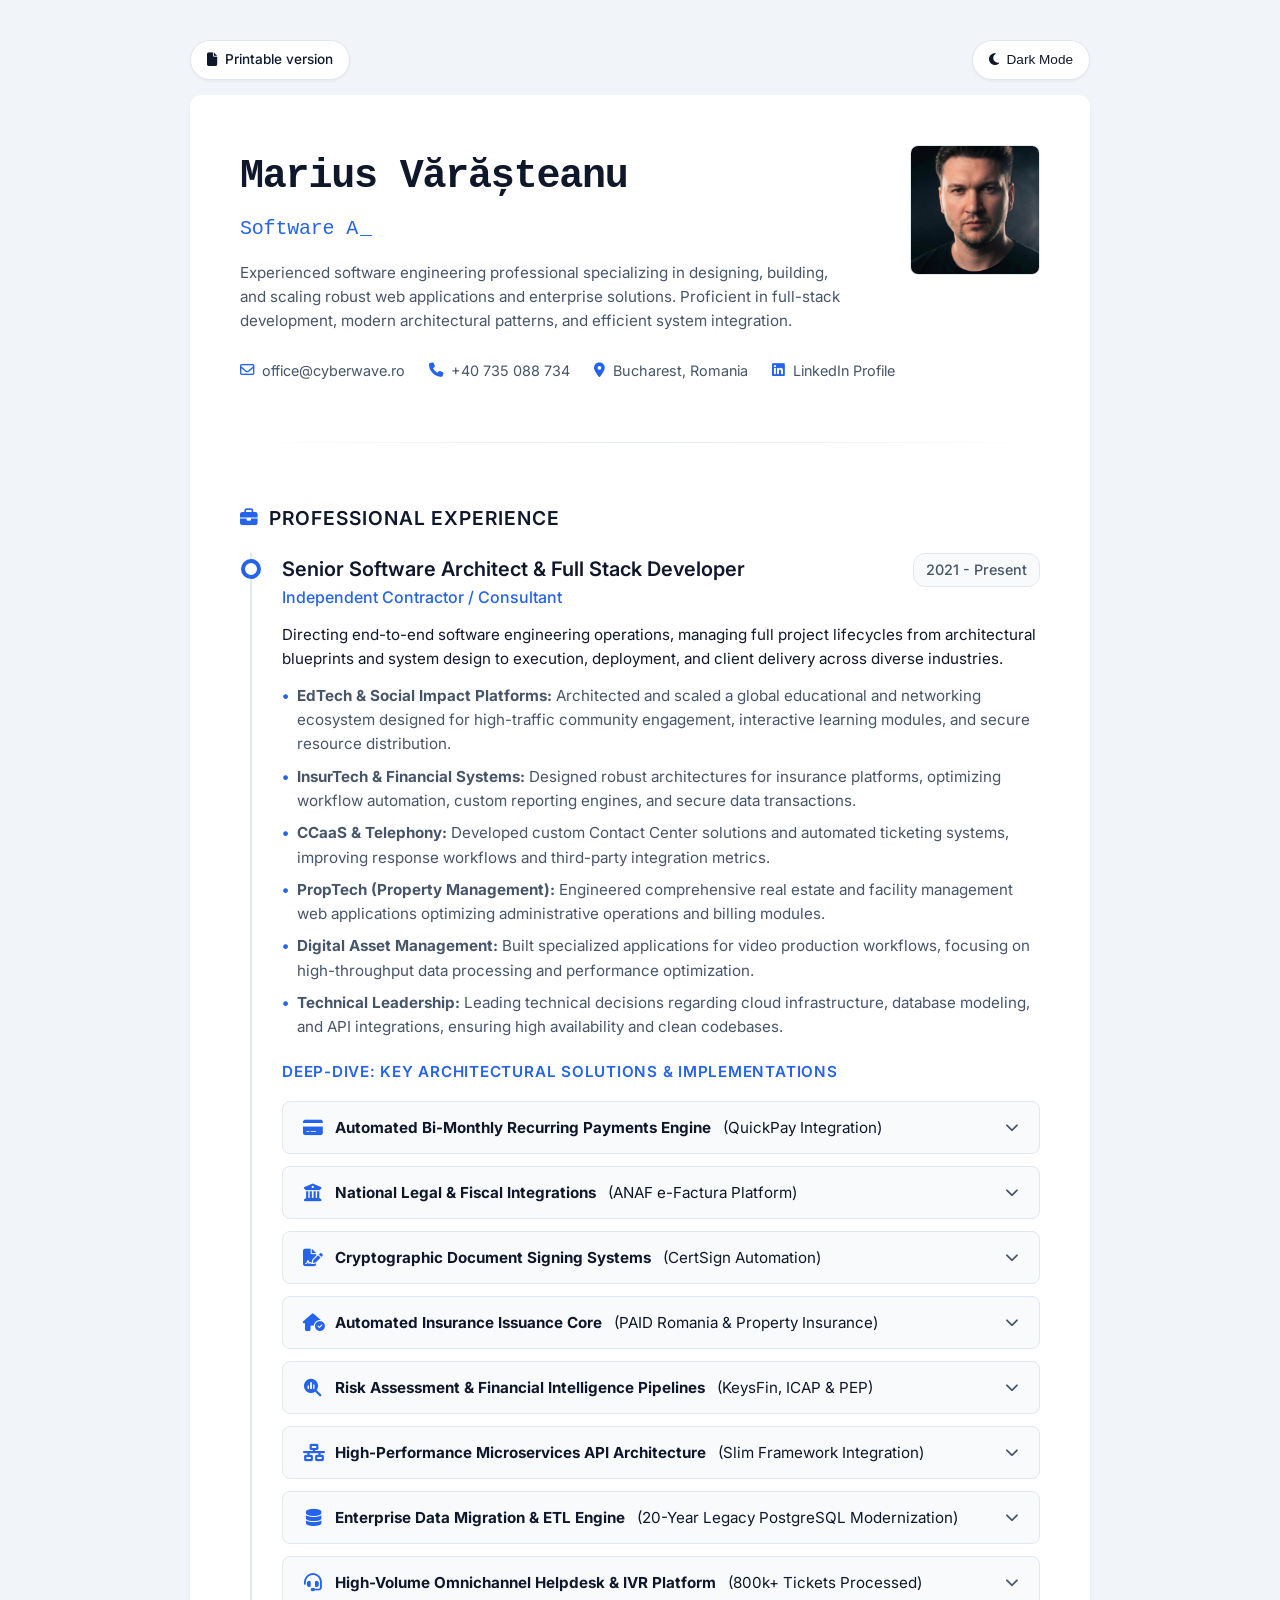
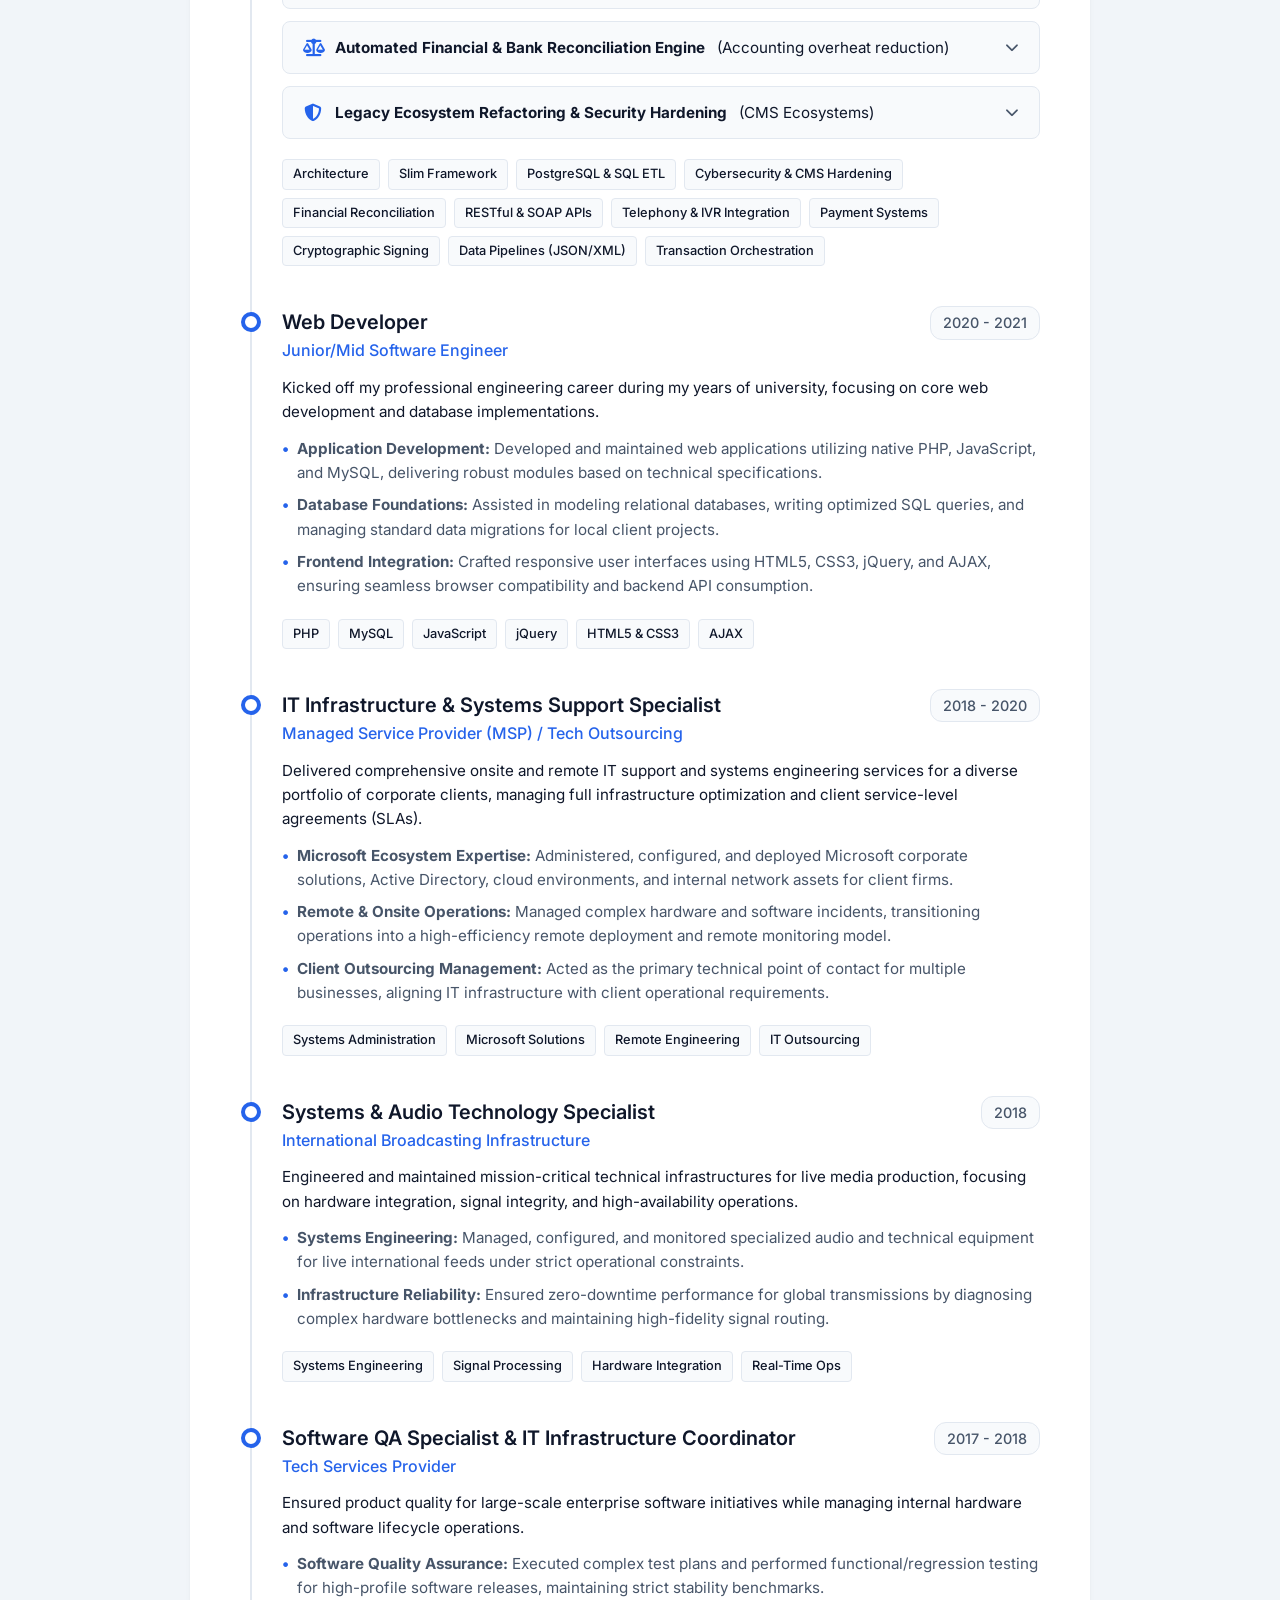
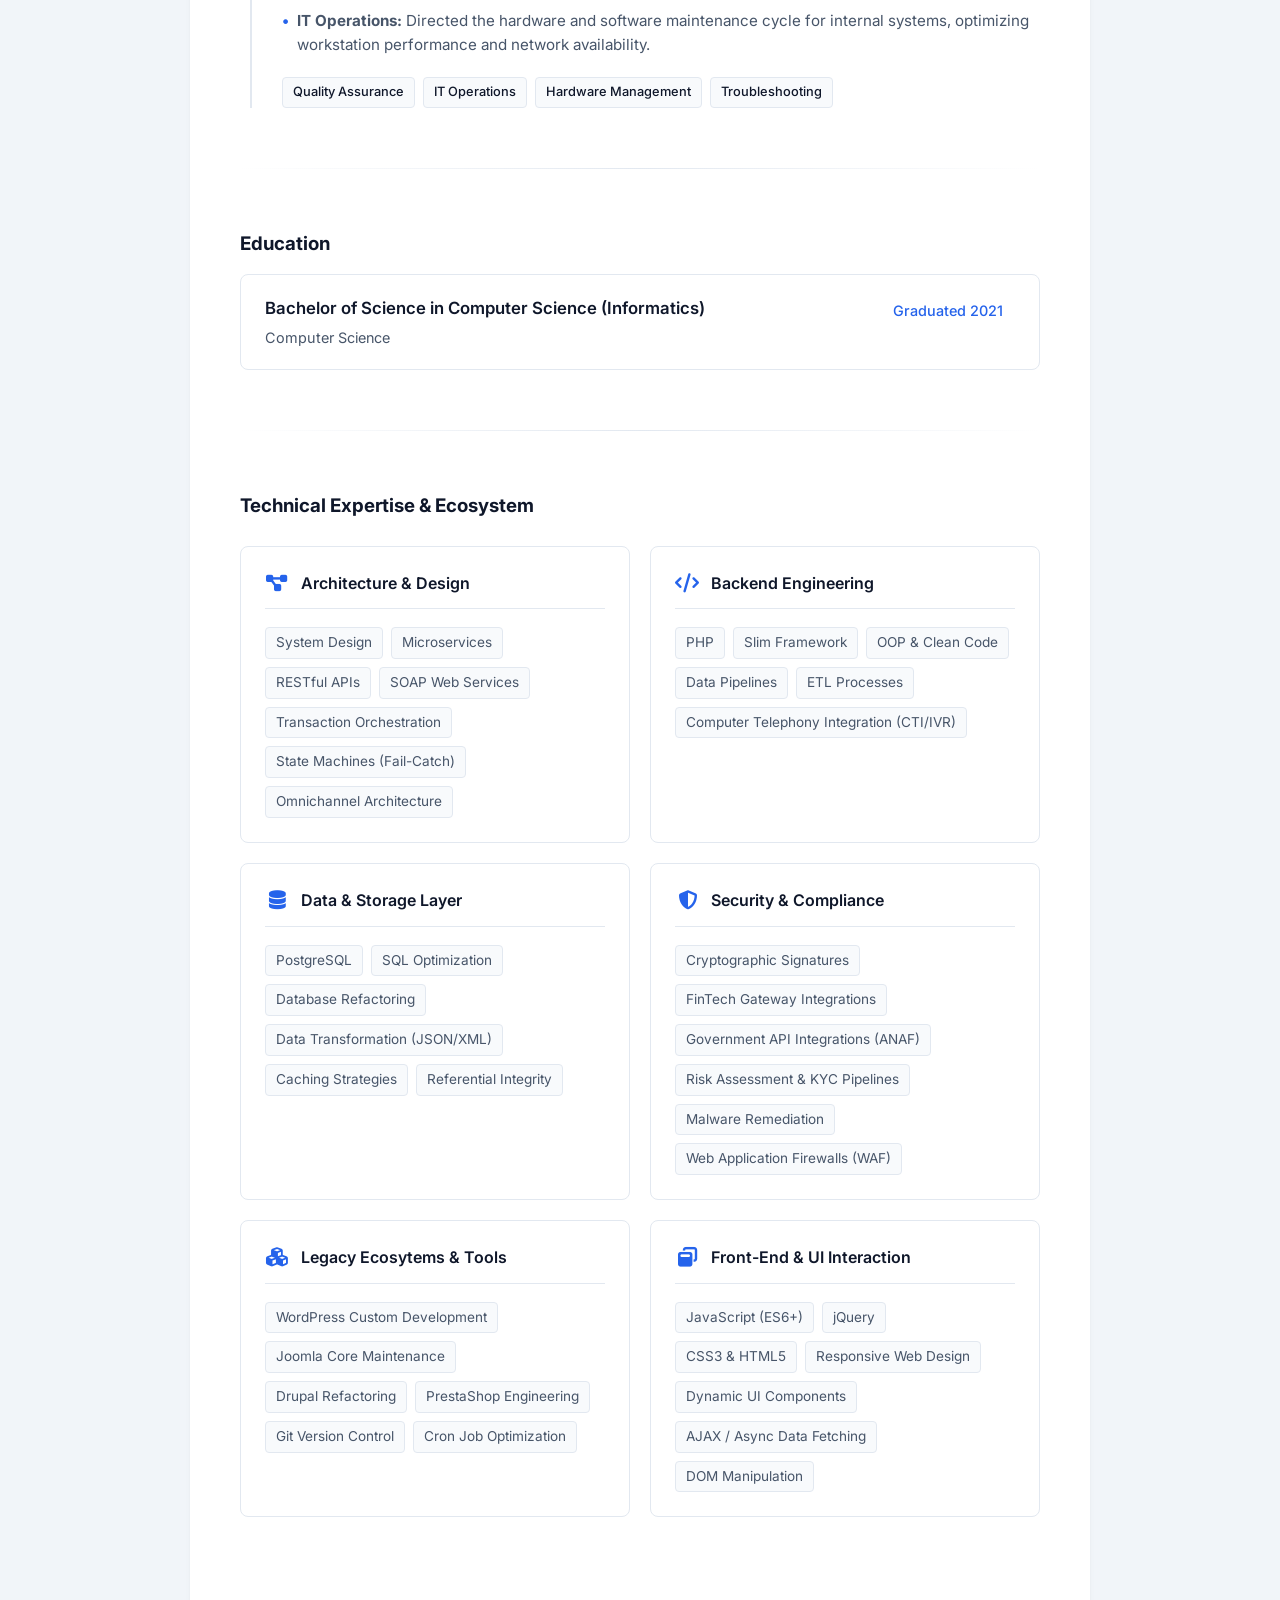
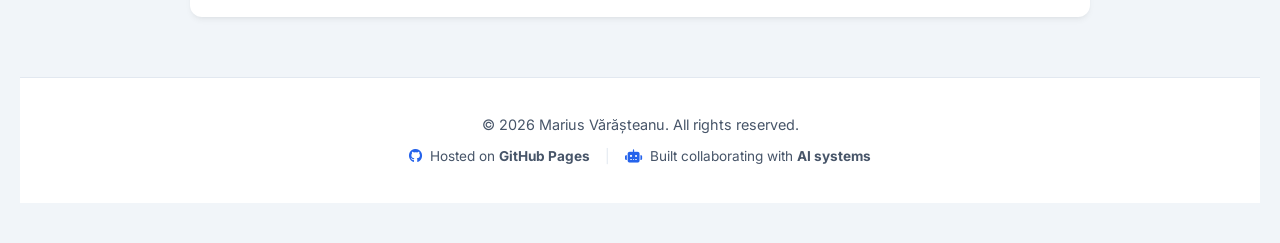
==== commit 57c0b79c: "Added printable version" ====
--- a/index.html
+++ b/index.html
@@ -19,6 +19,10 @@
 
     <!-- BUTON SCHIMBARE TEMA -->
     <div class="theme-toggle-container">
+        <a style="text-decoration: none;" href= "/cv.html" target="_blank" class="theme-btn">
+            <i class="fa-solid fa-file"></i>
+            <span id="">Printable version</span>
+        </a>
         <button id="theme-toggle" class="theme-btn">
             <i class="fa-solid fa-moon"></i>
             <span id="theme-text">Dark Mode</span>
--- a/css/style.css
+++ b/css/style.css
@@ -42,7 +42,7 @@
     max-width: 900px;
     margin: 0 auto 15px auto;
     display: flex;
-    justify-content: flex-end;
+    justify-content: space-between;
 }
 
 .theme-btn {
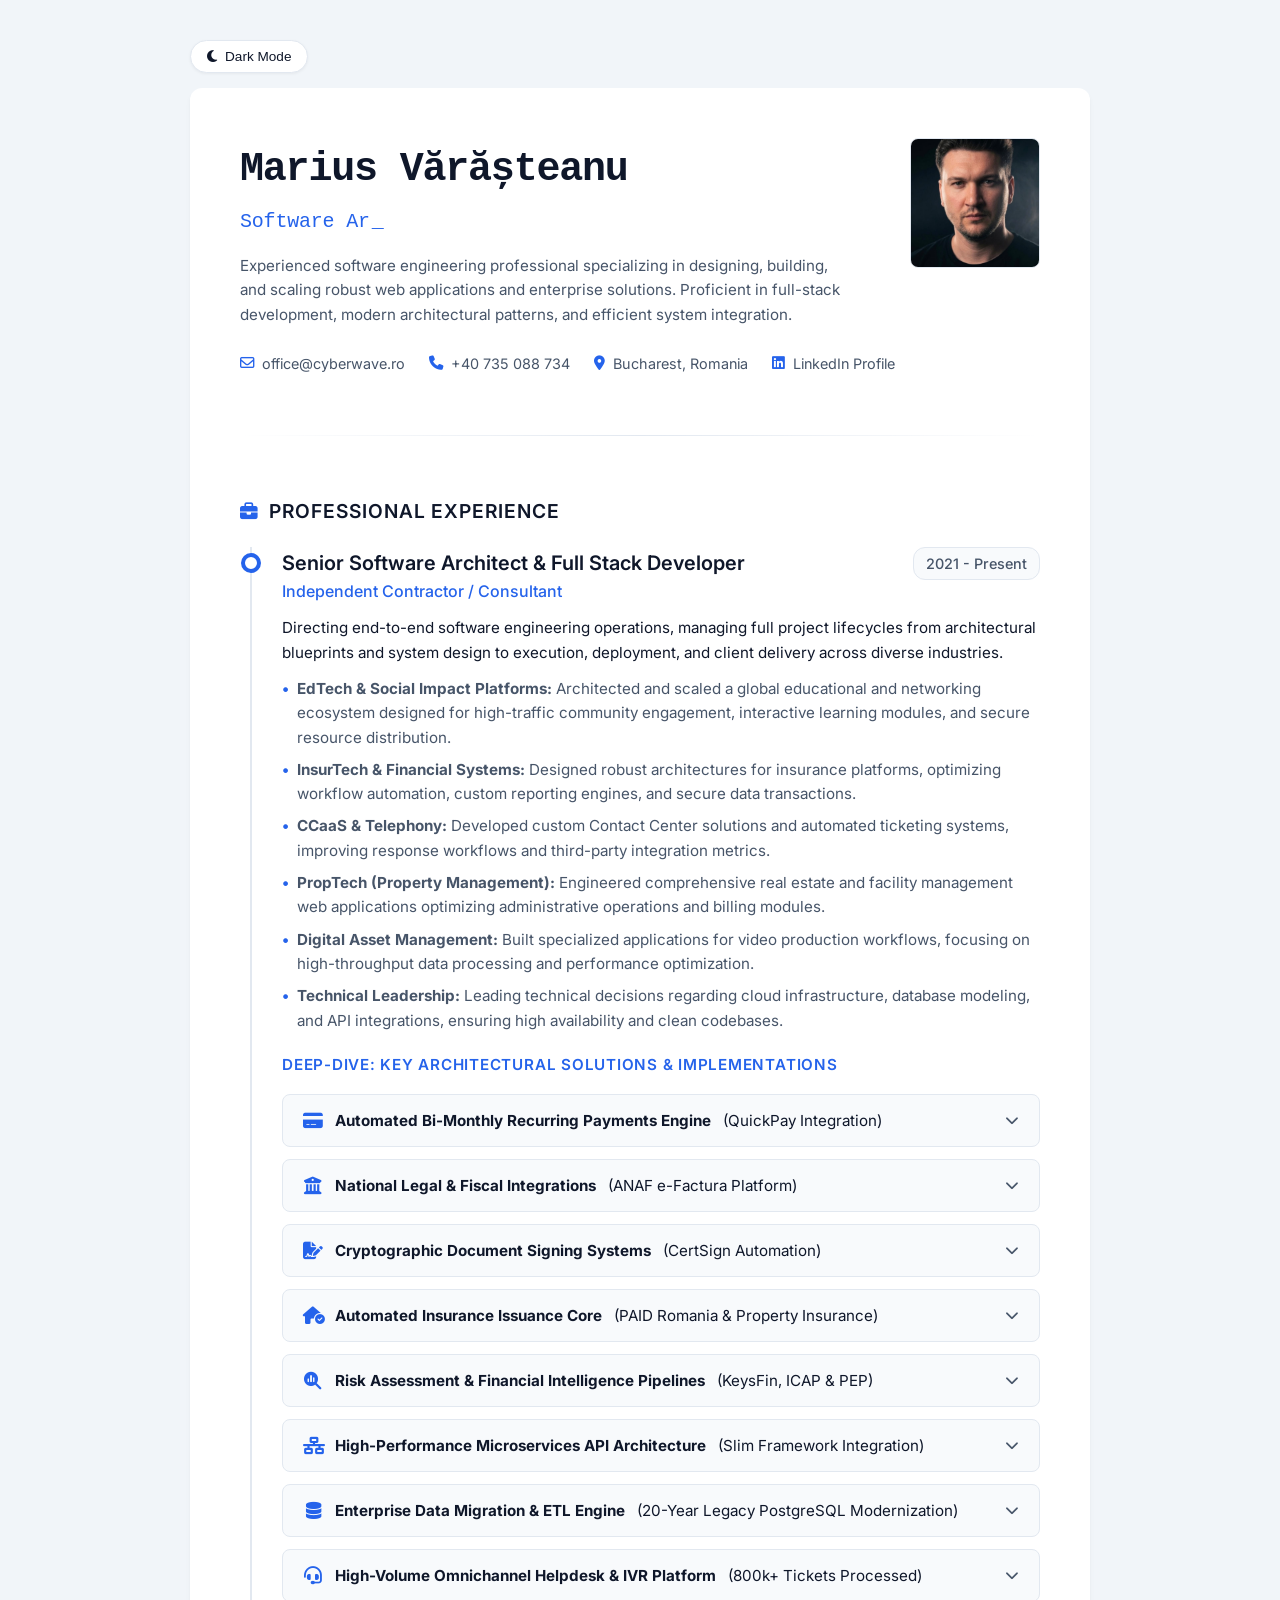
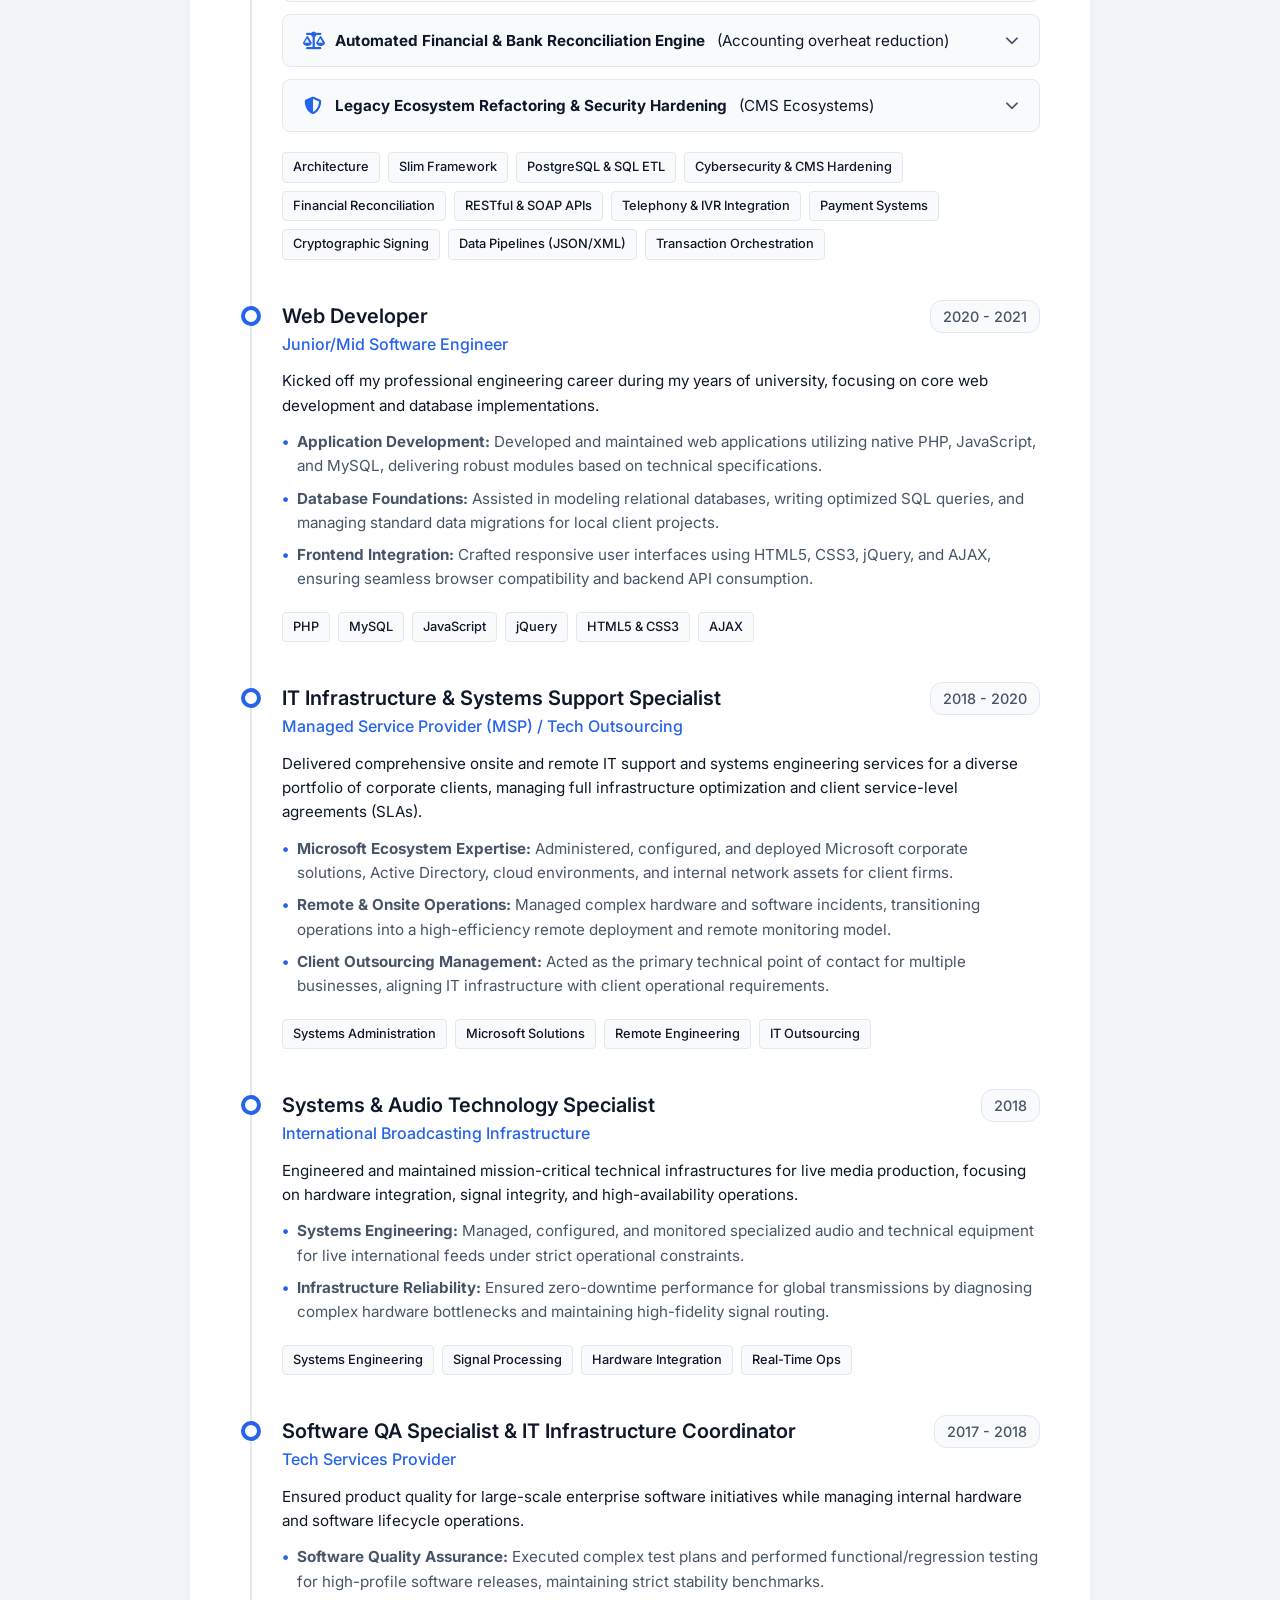
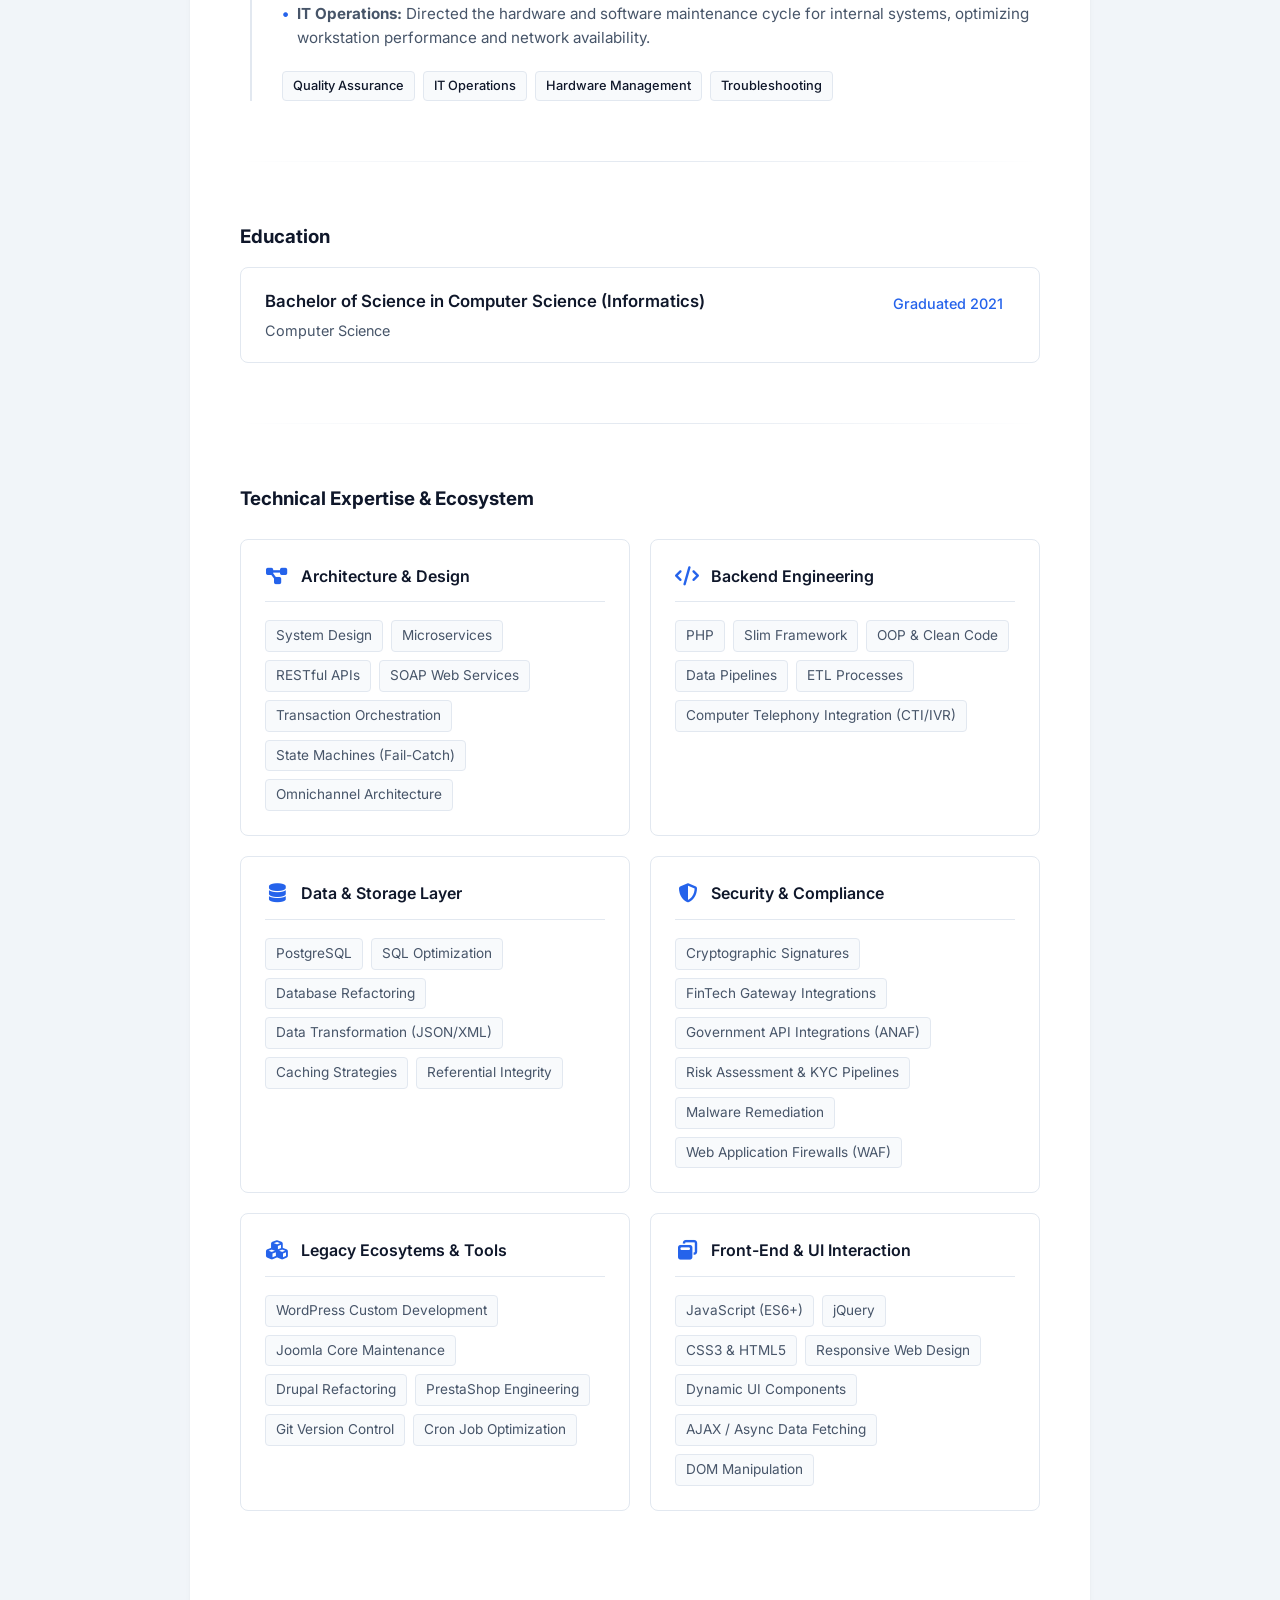
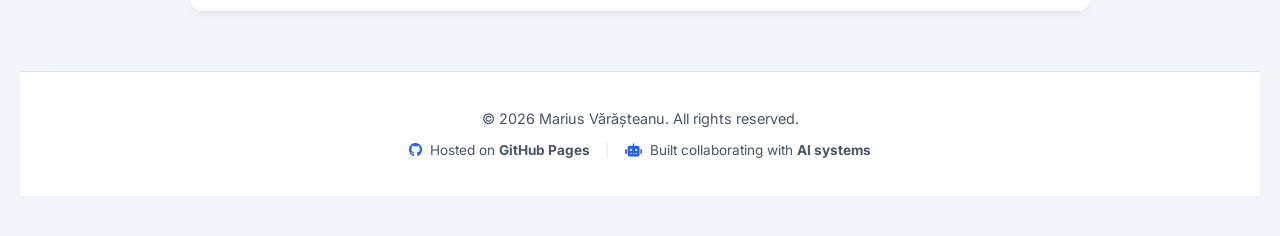
==== commit c31ab263: "hotfixes" ====
--- a/index.html
+++ b/index.html
@@ -19,10 +19,10 @@
 
     <!-- BUTON SCHIMBARE TEMA -->
     <div class="theme-toggle-container">
-        <a style="text-decoration: none;" href= "/cv.html" target="_blank" class="theme-btn">
+        <!-- <a style="text-decoration: none;" href= "/cv.html" target="_blank" class="theme-btn">
             <i class="fa-solid fa-file"></i>
             <span id="">Printable version</span>
-        </a>
+        </a> -->
         <button id="theme-toggle" class="theme-btn">
             <i class="fa-solid fa-moon"></i>
             <span id="theme-text">Dark Mode</span>
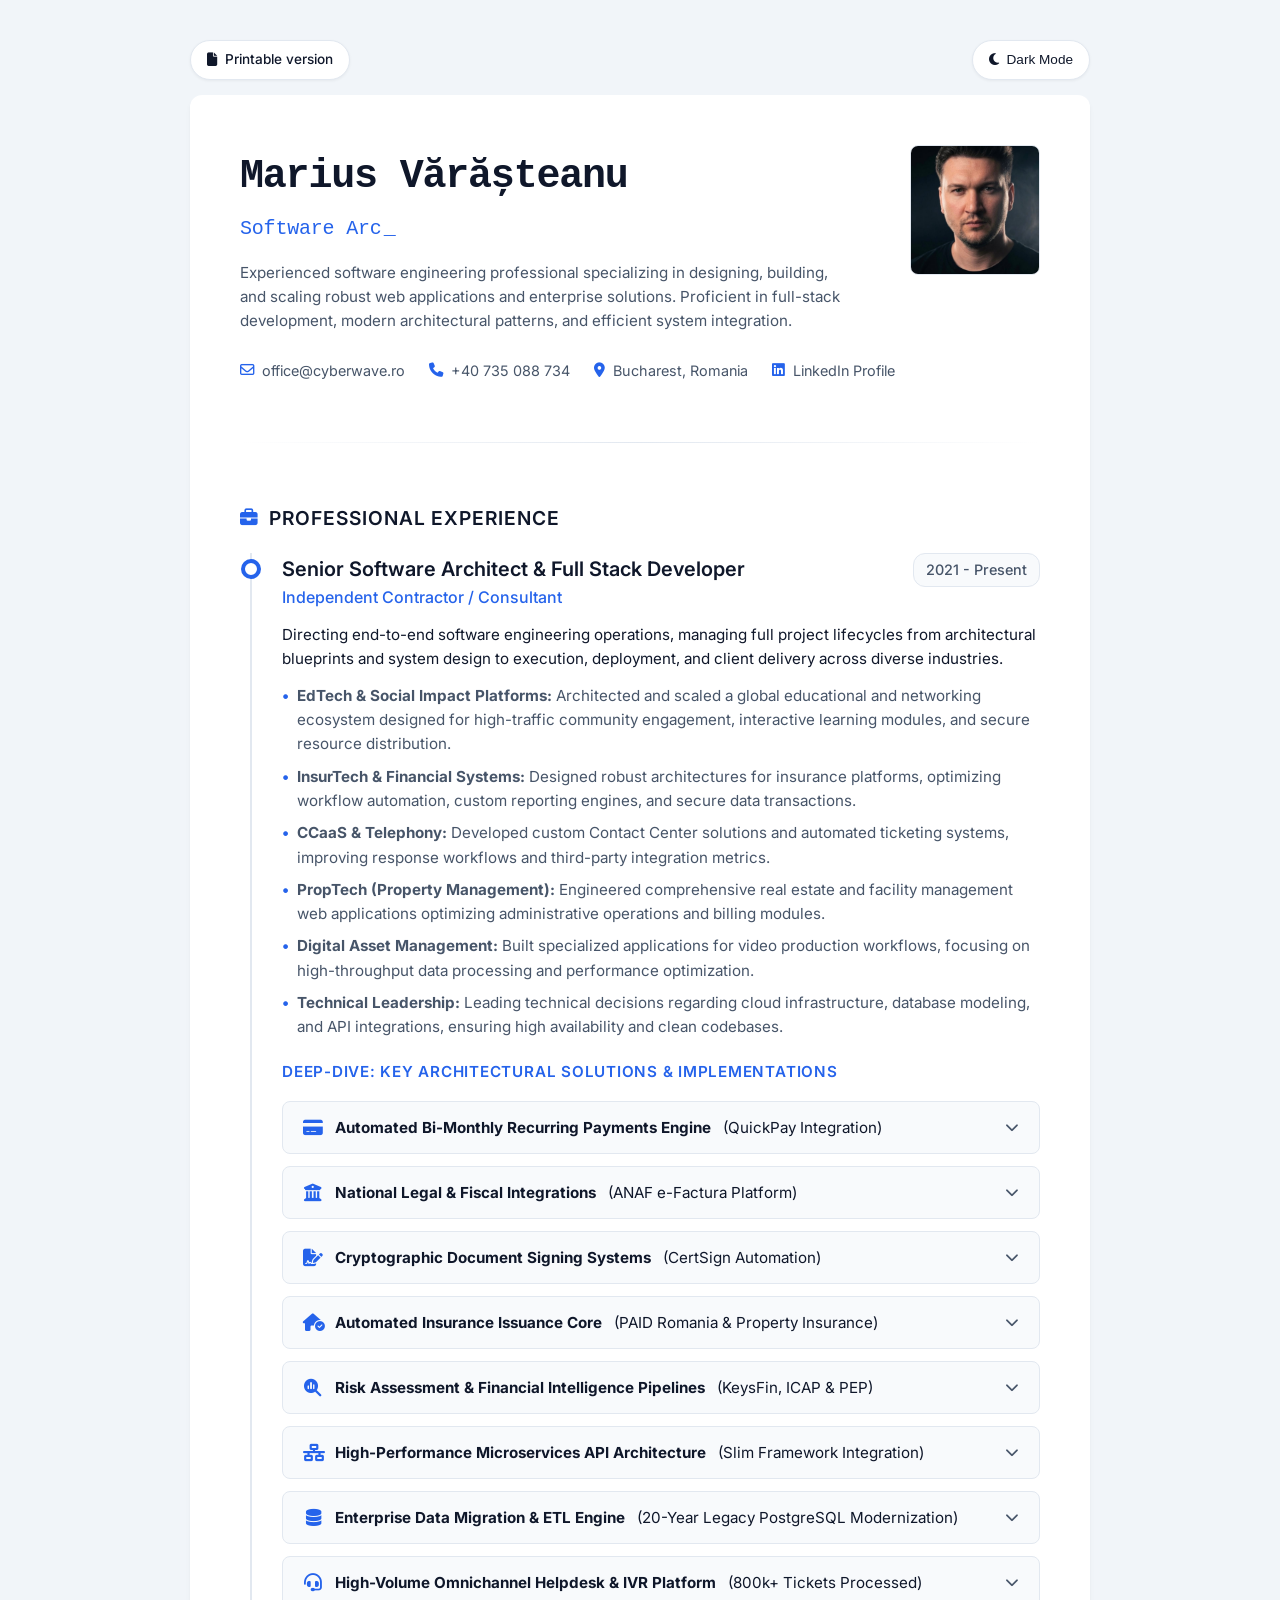
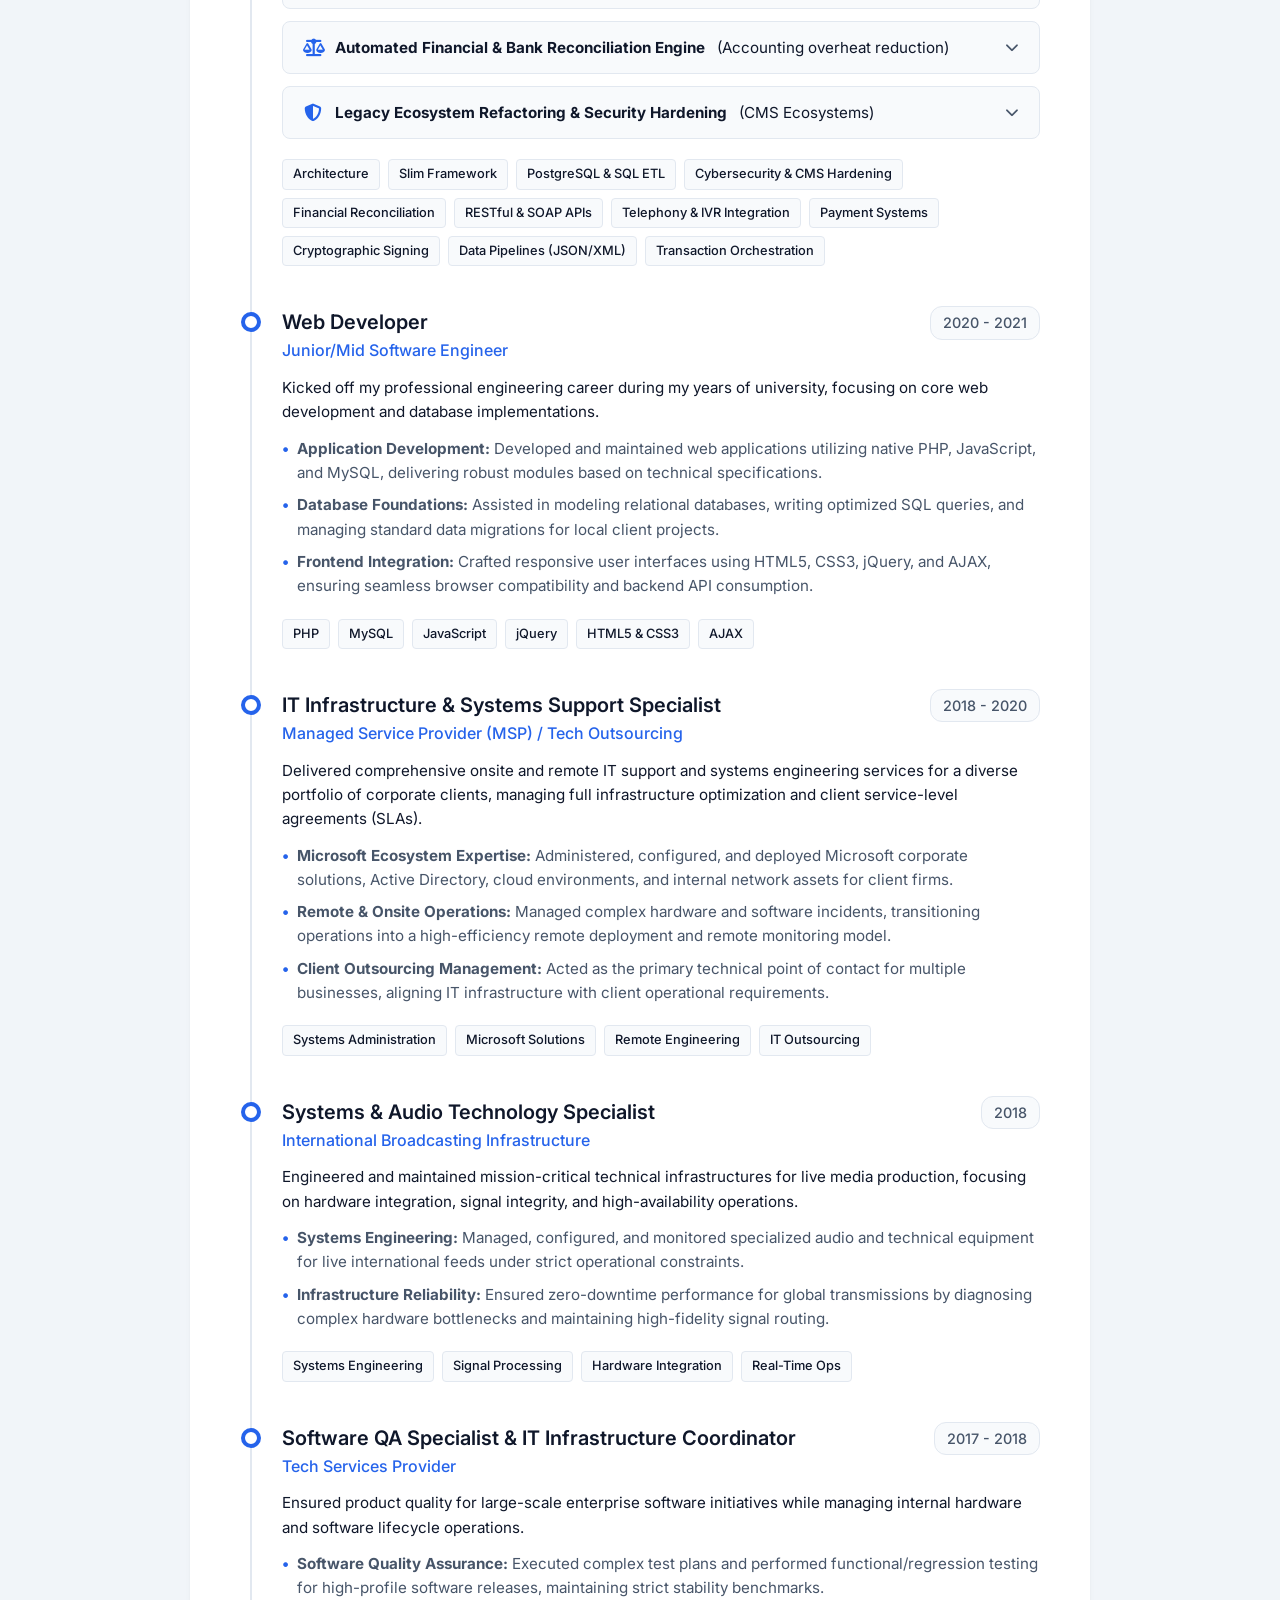
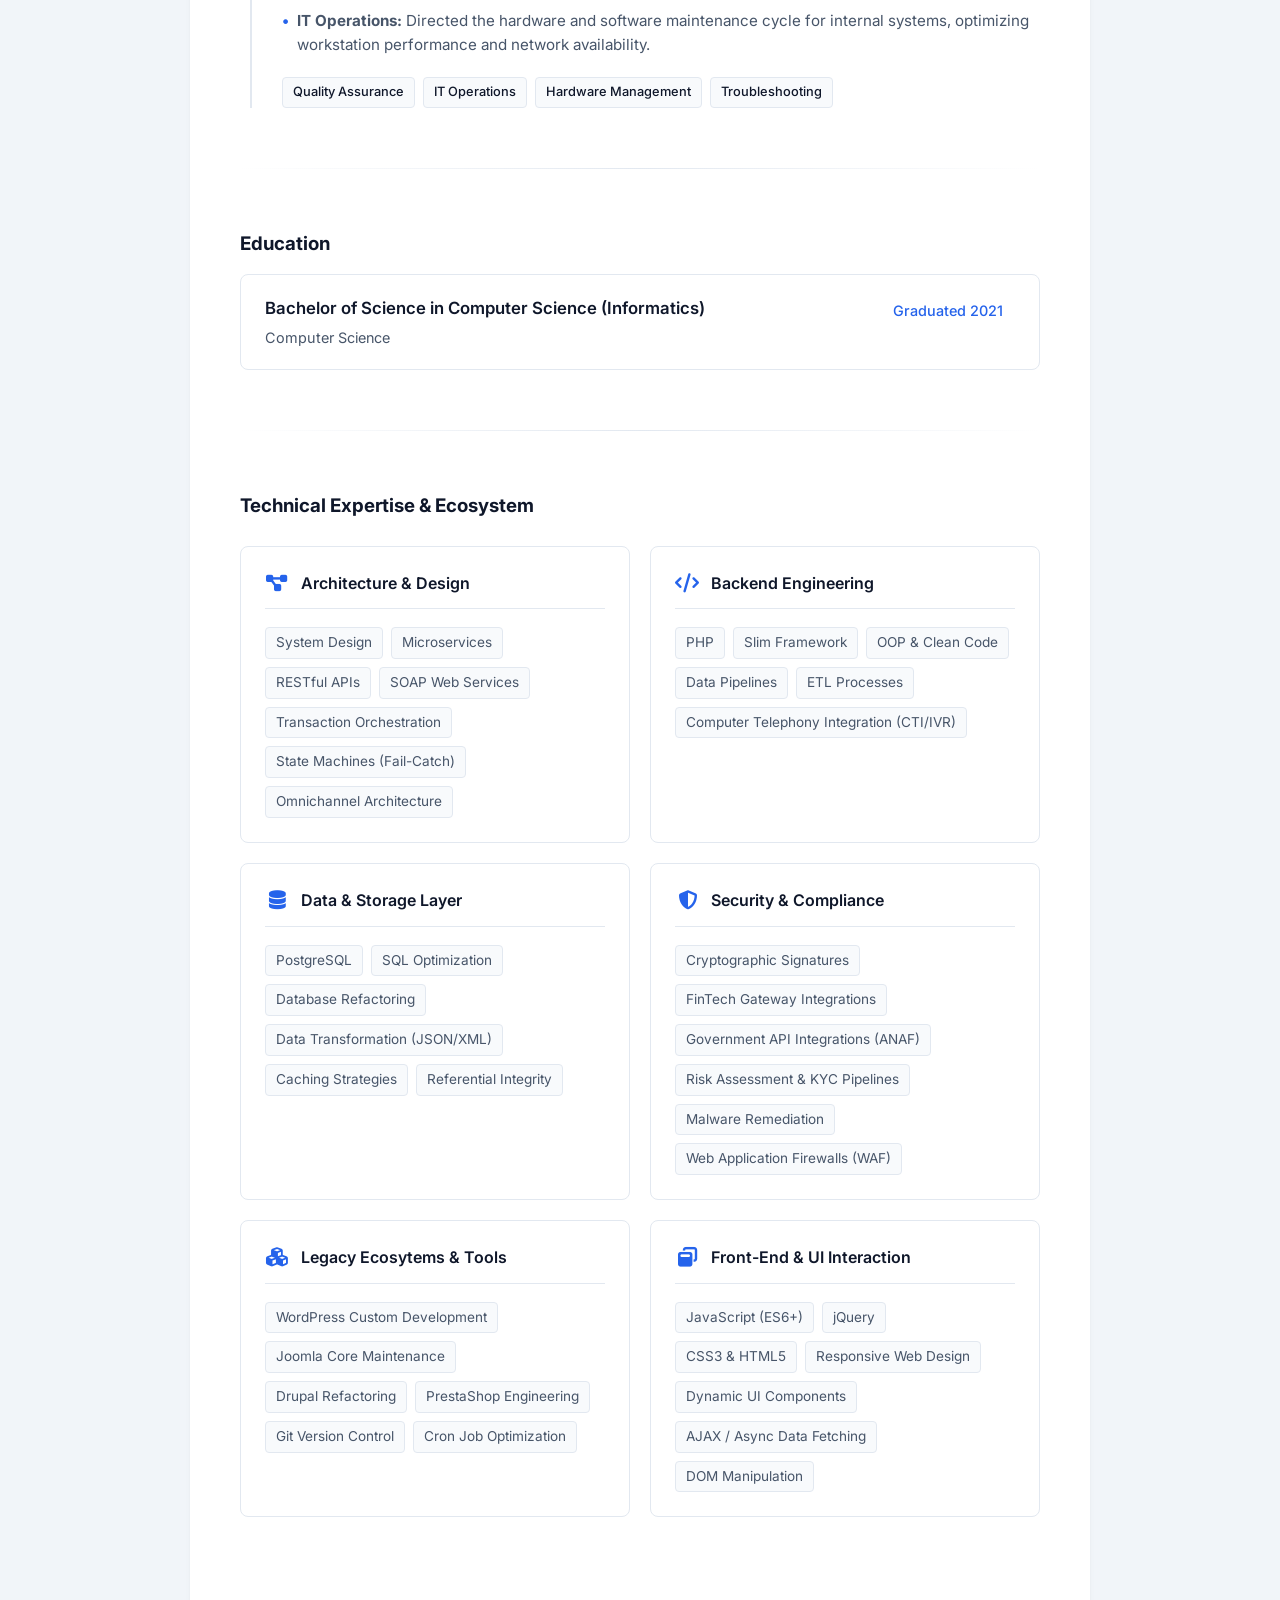
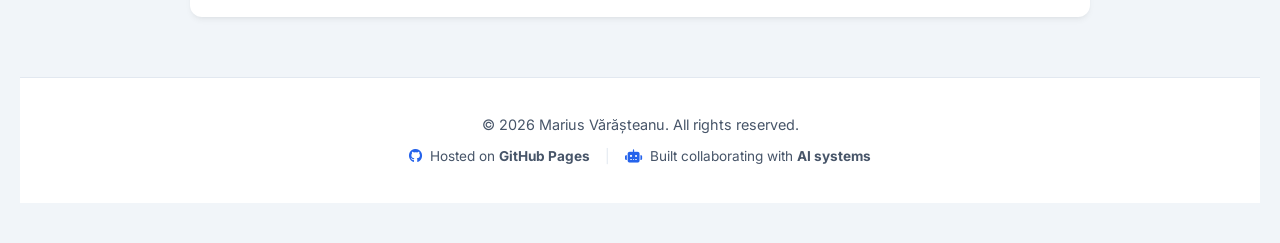
==== commit ff555a01: "hotfixes" ====
--- a/index.html
+++ b/index.html
@@ -19,10 +19,10 @@
 
     <!-- BUTON SCHIMBARE TEMA -->
     <div class="theme-toggle-container">
-        <!-- <a style="text-decoration: none;" href= "/cv.html" target="_blank" class="theme-btn">
+        <a style="text-decoration: none;" href= "/cv.html" target="_blank" class="theme-btn">
             <i class="fa-solid fa-file"></i>
             <span id="">Printable version</span>
-        </a> -->
+        </a>
         <button id="theme-toggle" class="theme-btn">
             <i class="fa-solid fa-moon"></i>
             <span id="theme-text">Dark Mode</span>
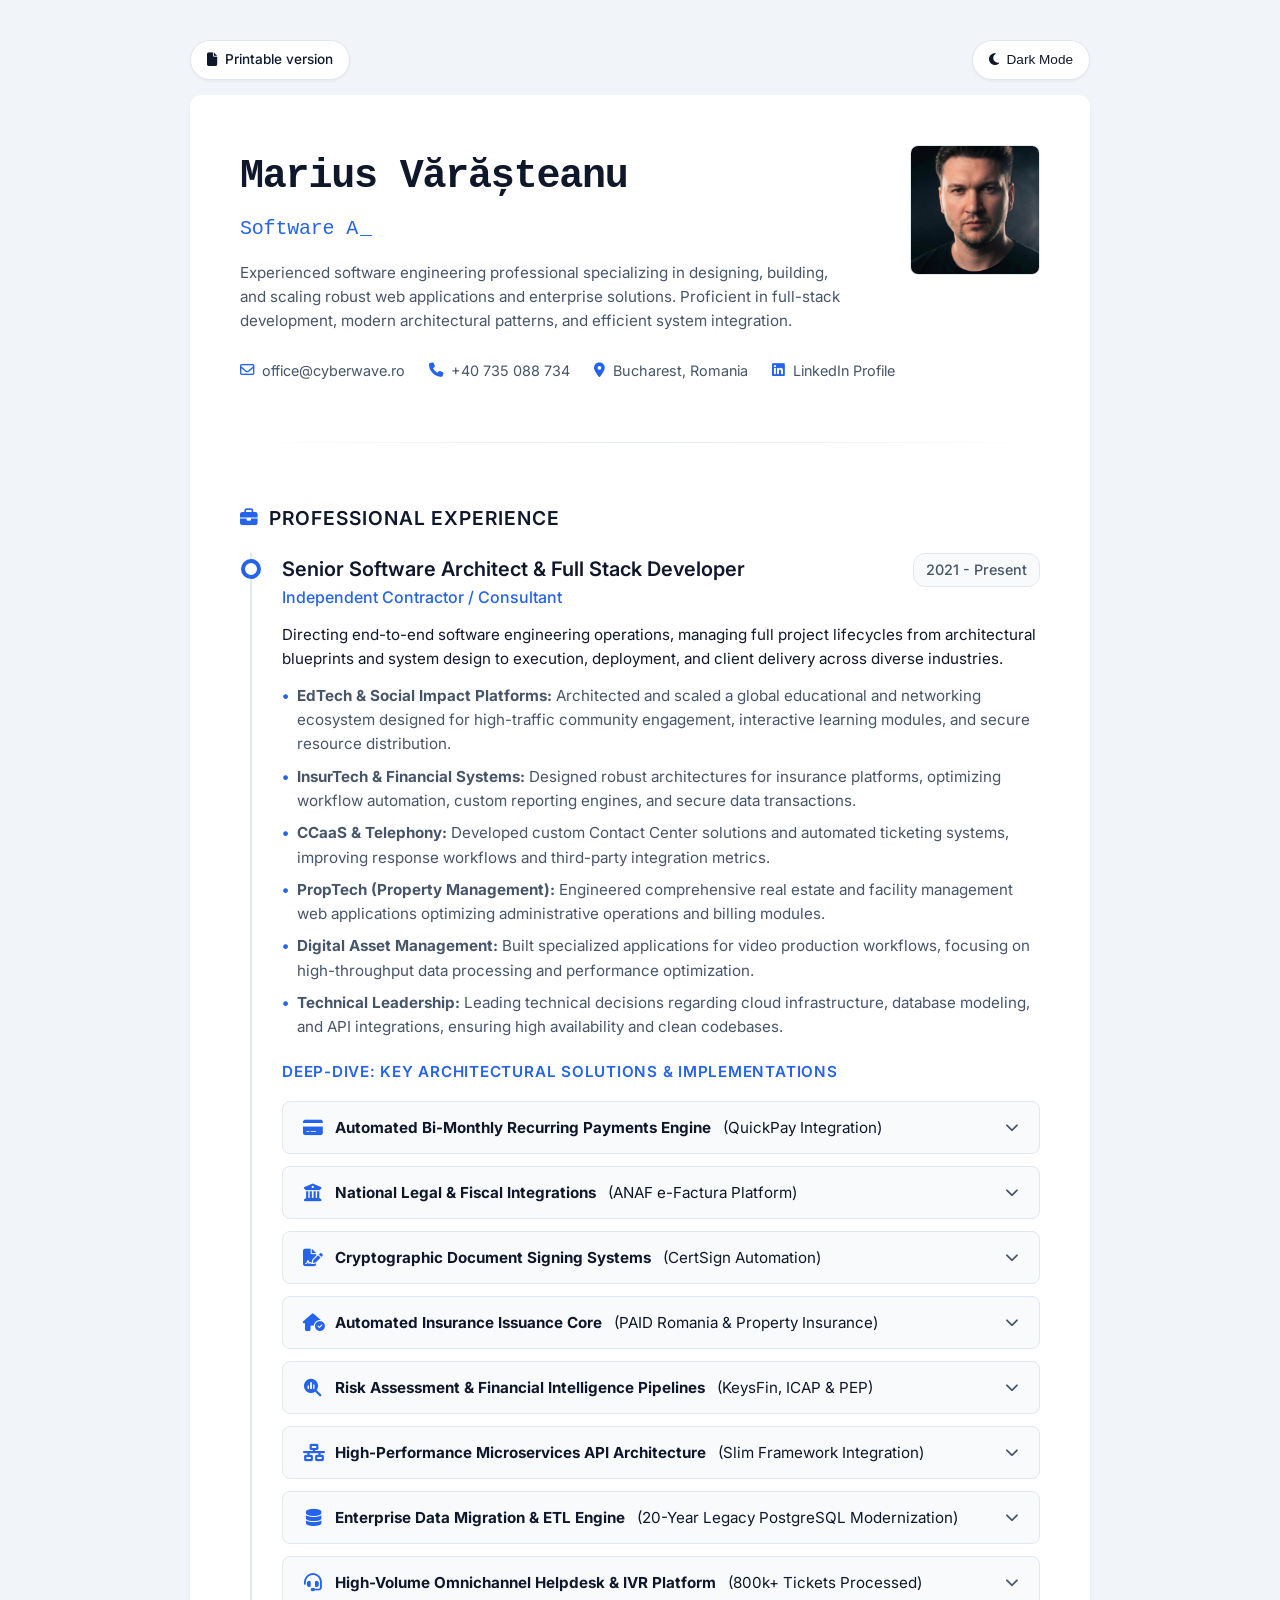
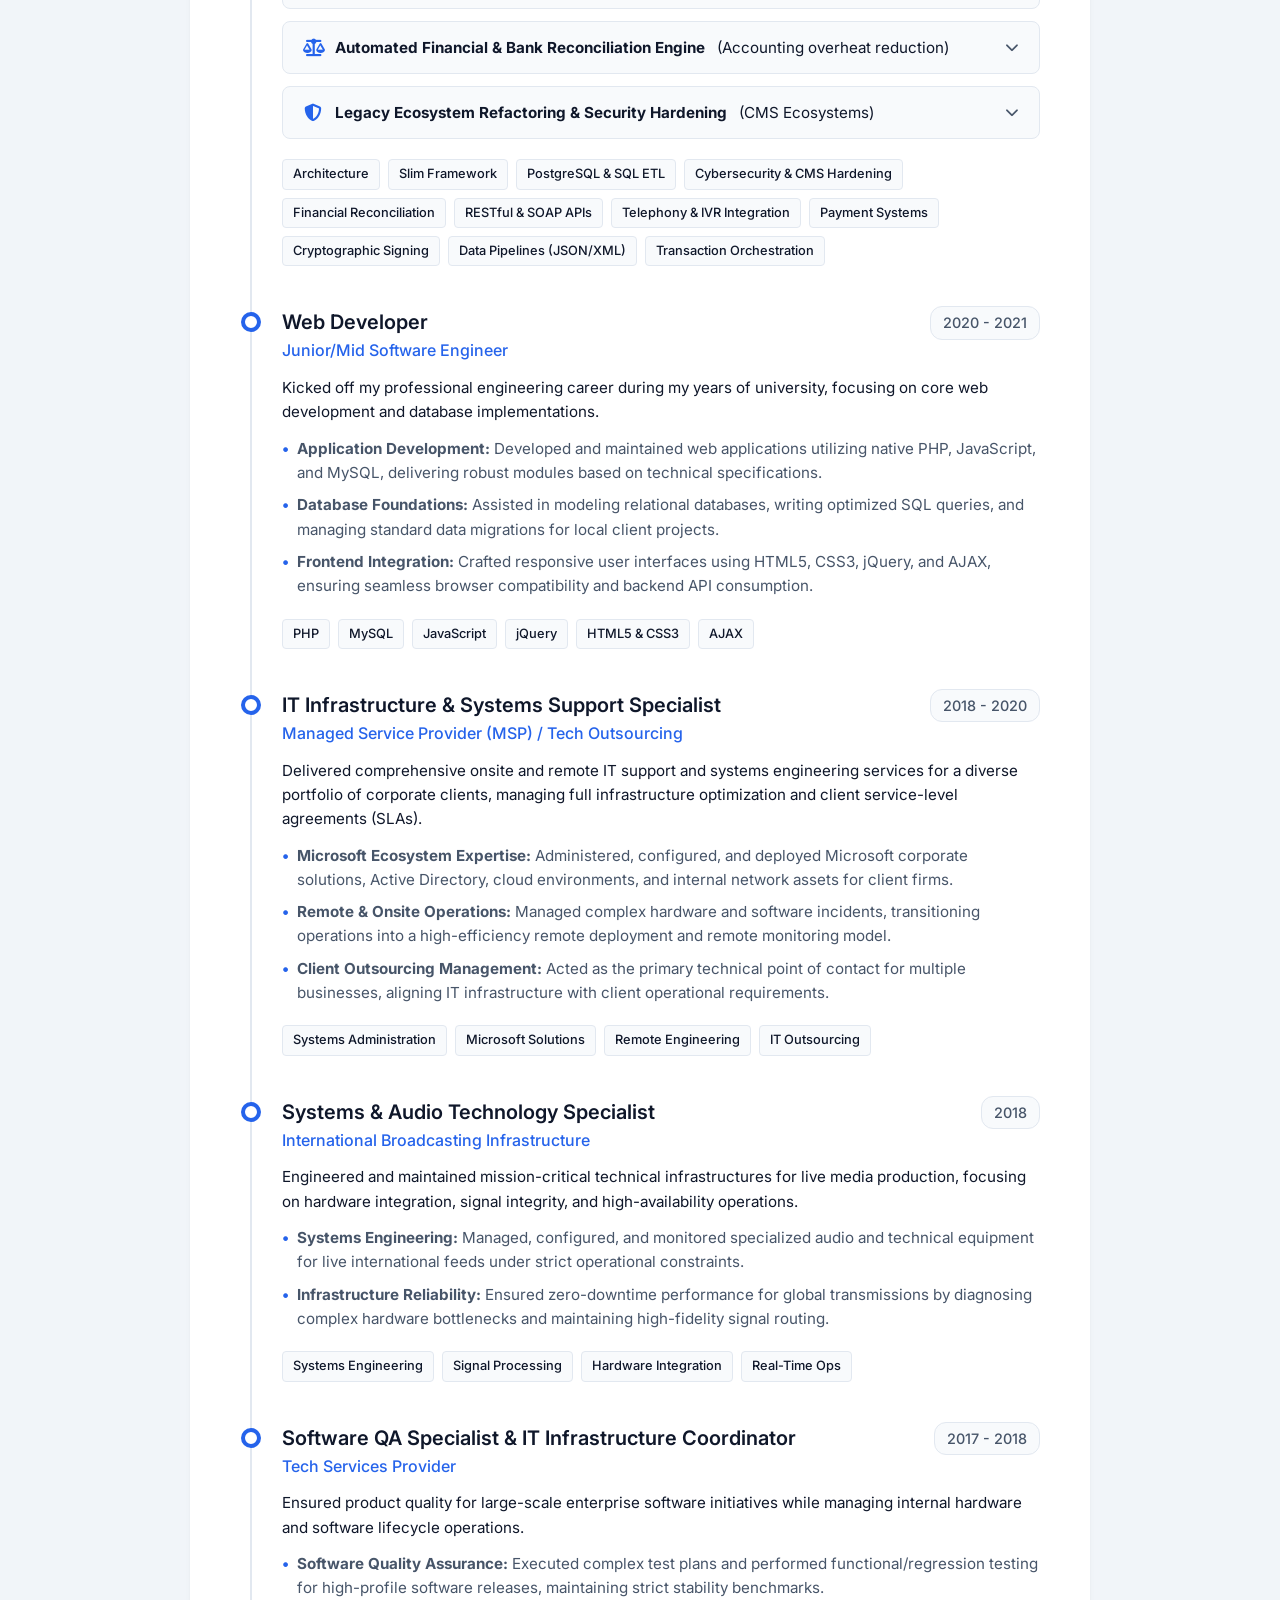
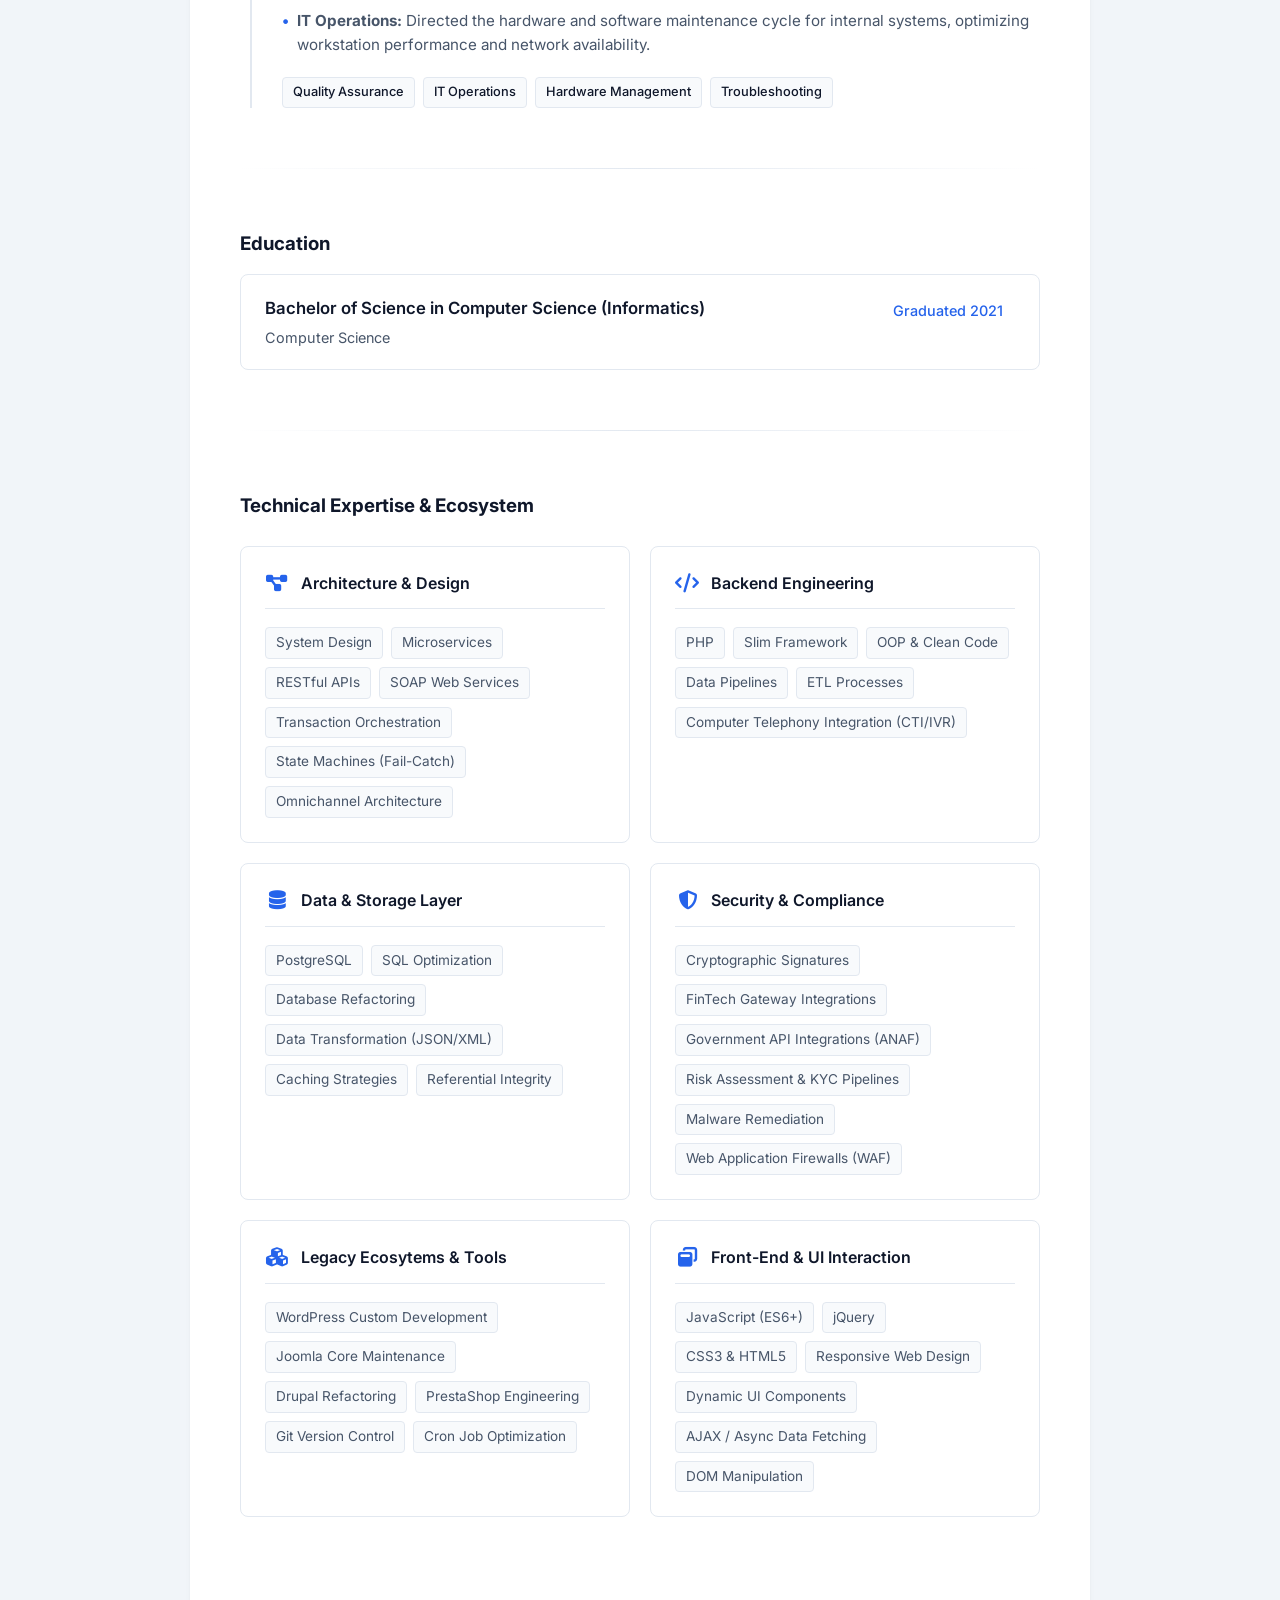
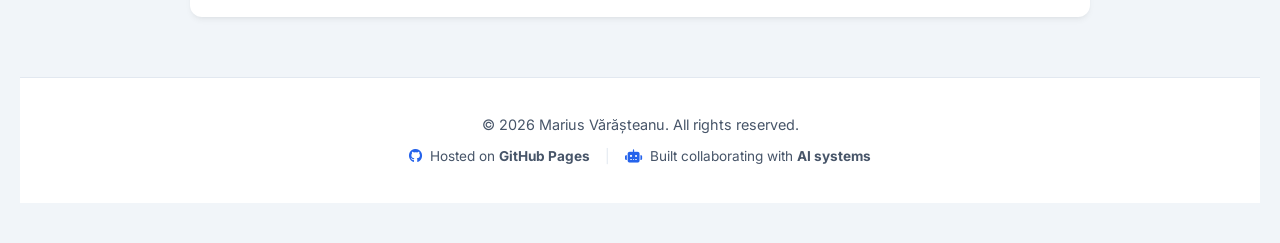
==== commit 5a4b3664: "hotfixes" ====
--- a/index.html
+++ b/index.html
@@ -23,6 +23,7 @@
             <i class="fa-solid fa-file"></i>
             <span id="">Printable version</span>
         </a>
+        
         <button id="theme-toggle" class="theme-btn">
             <i class="fa-solid fa-moon"></i>
             <span id="theme-text">Dark Mode</span>
